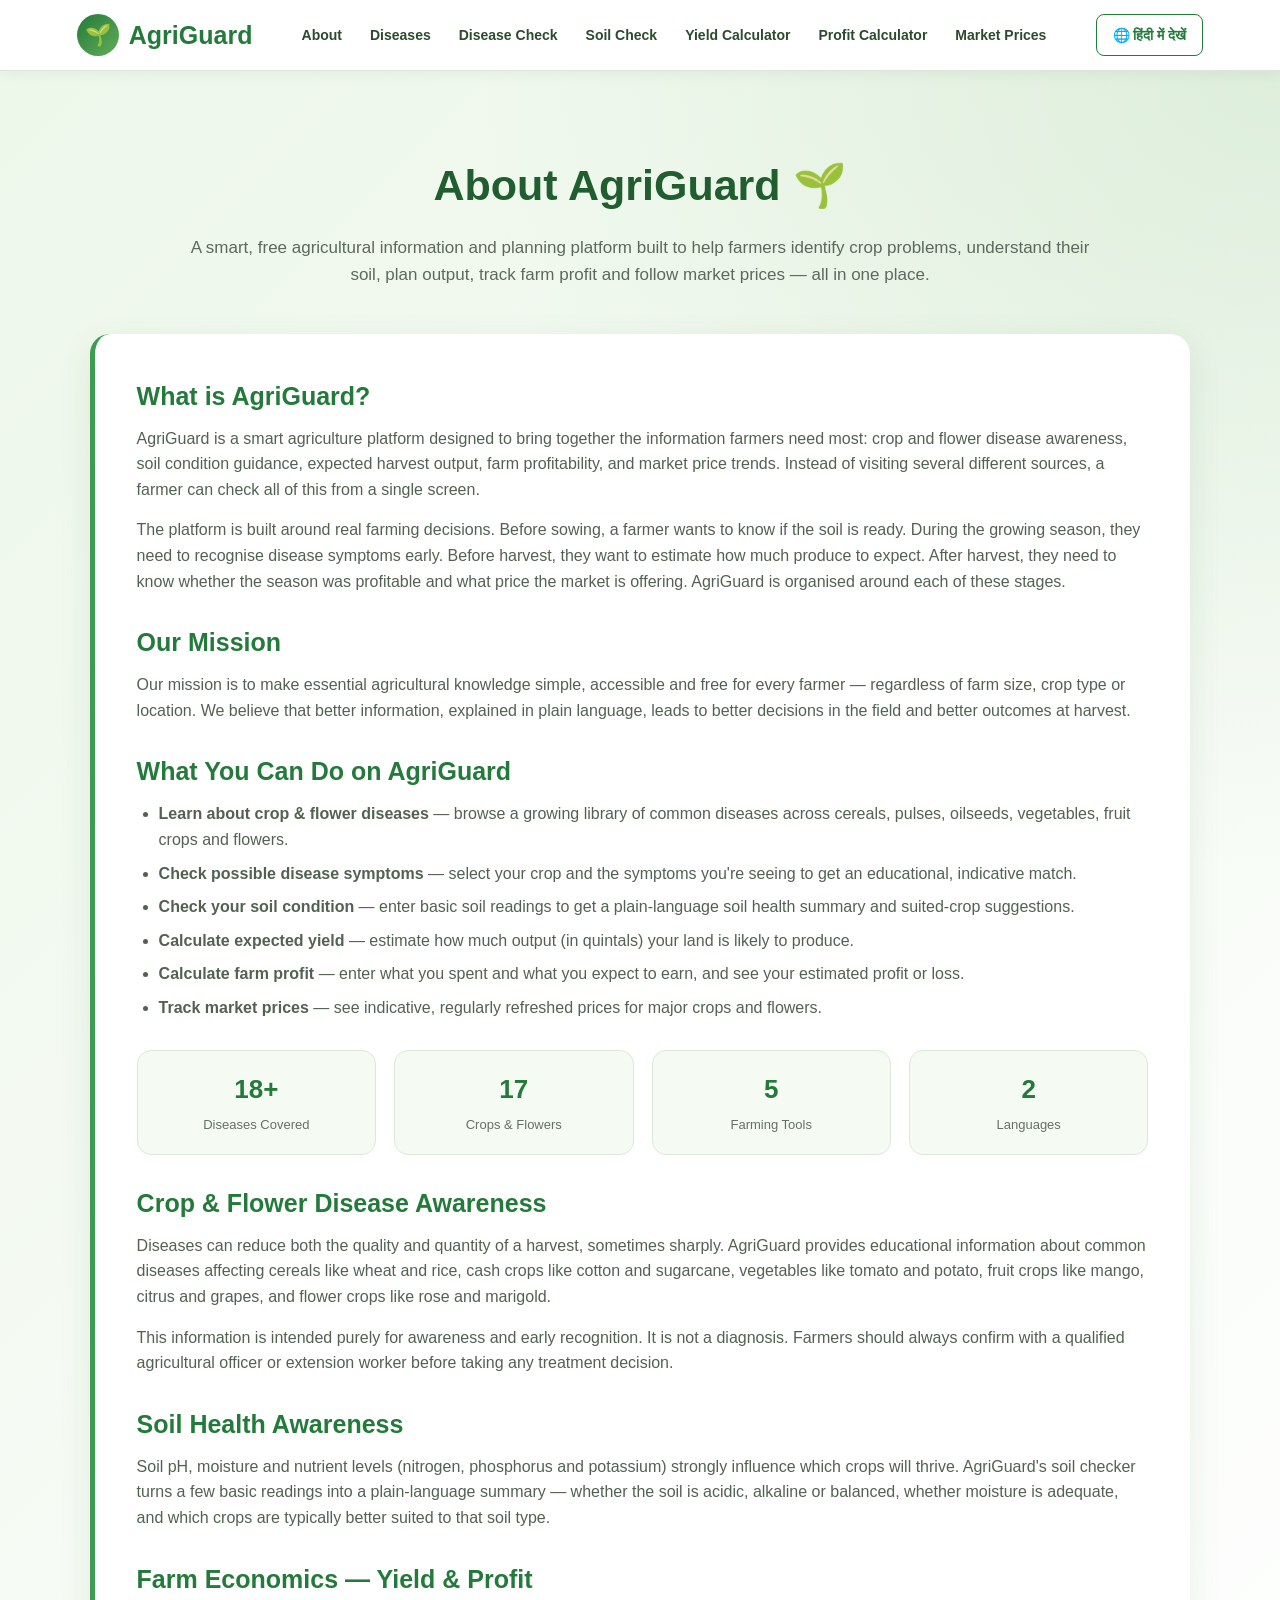
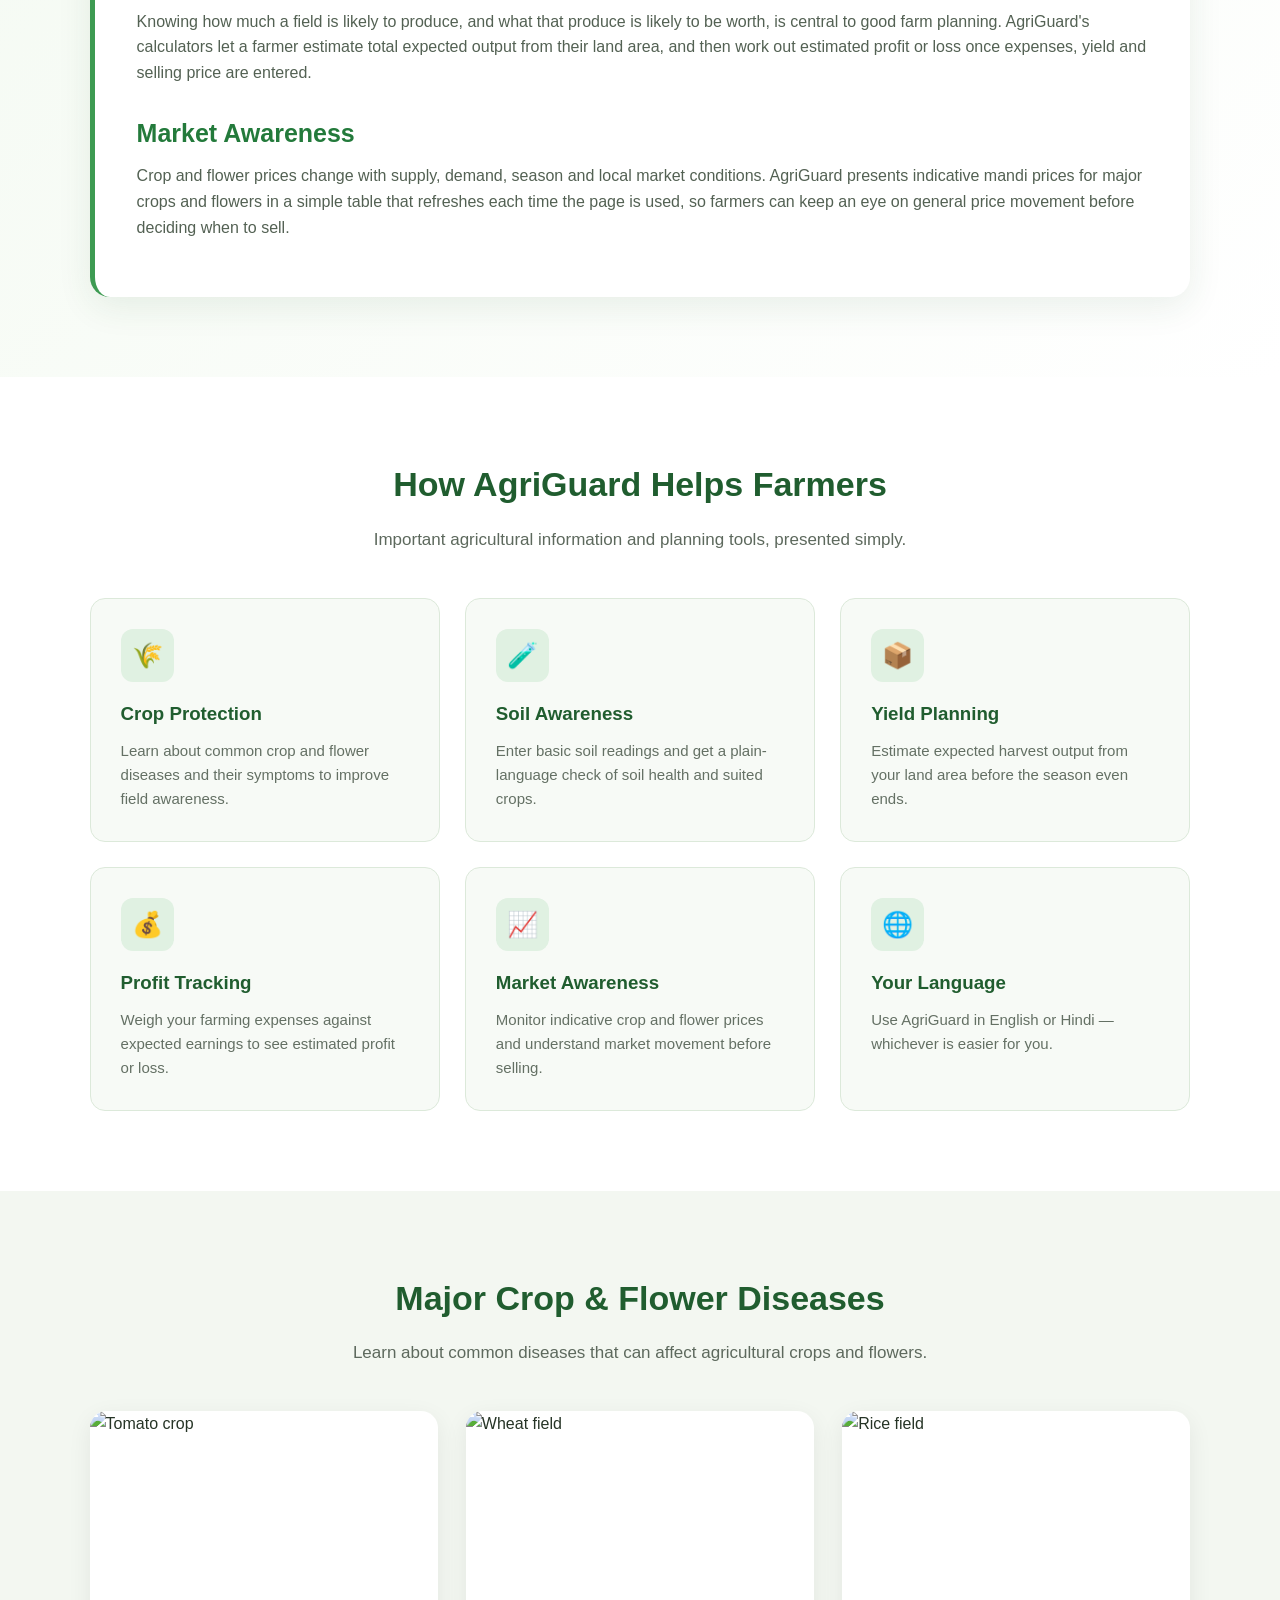
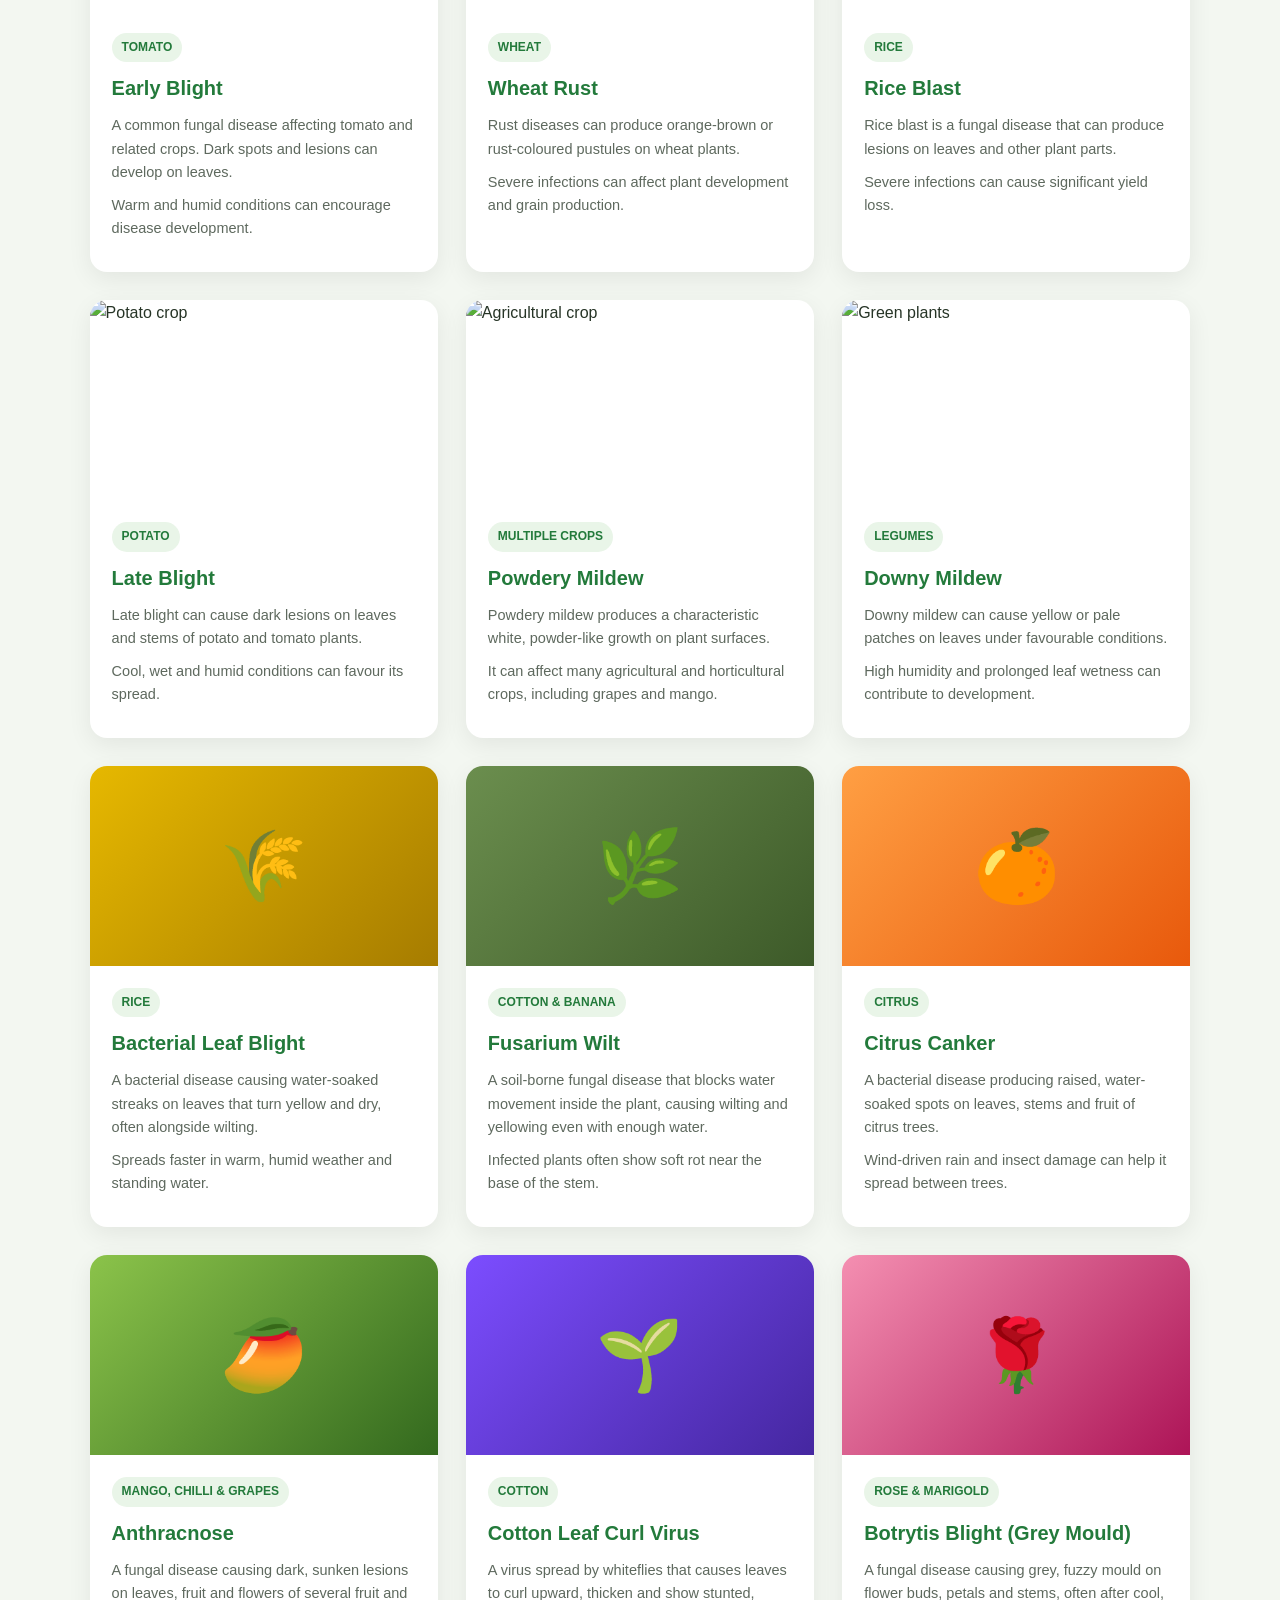
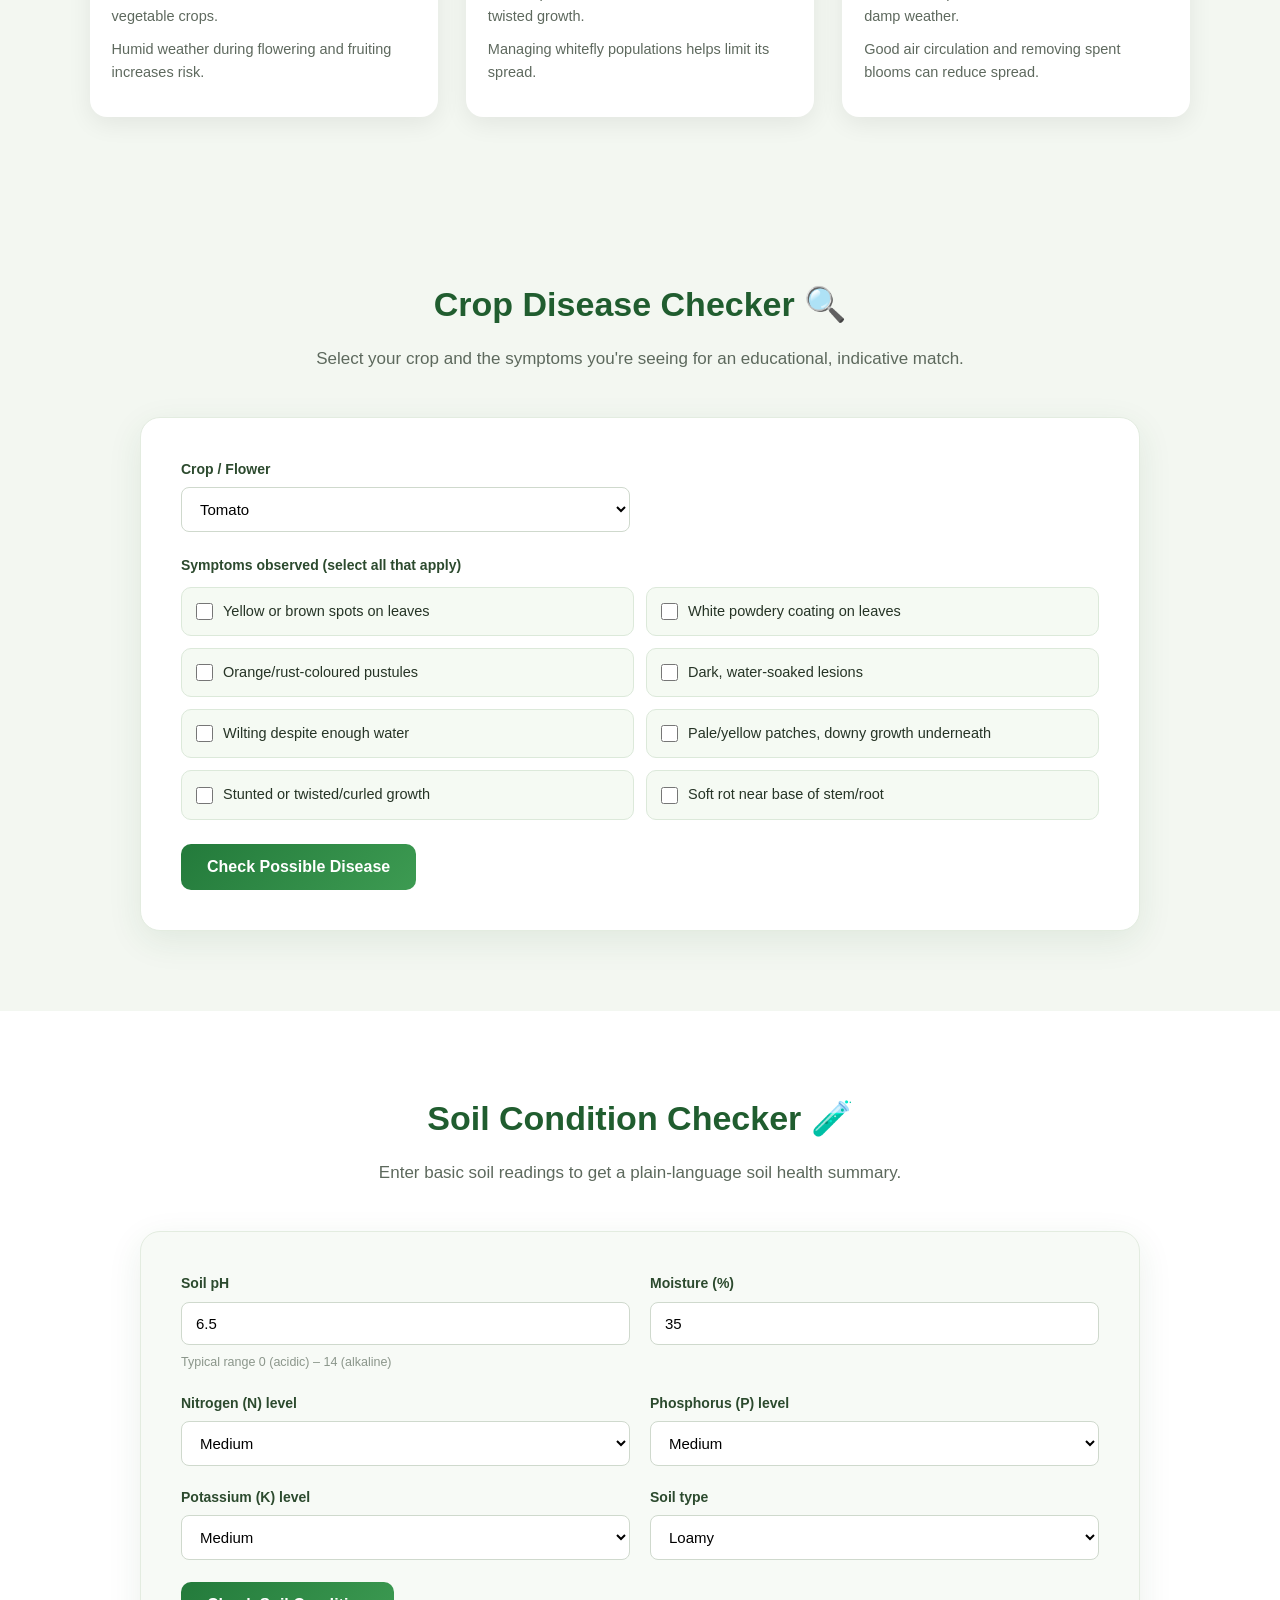
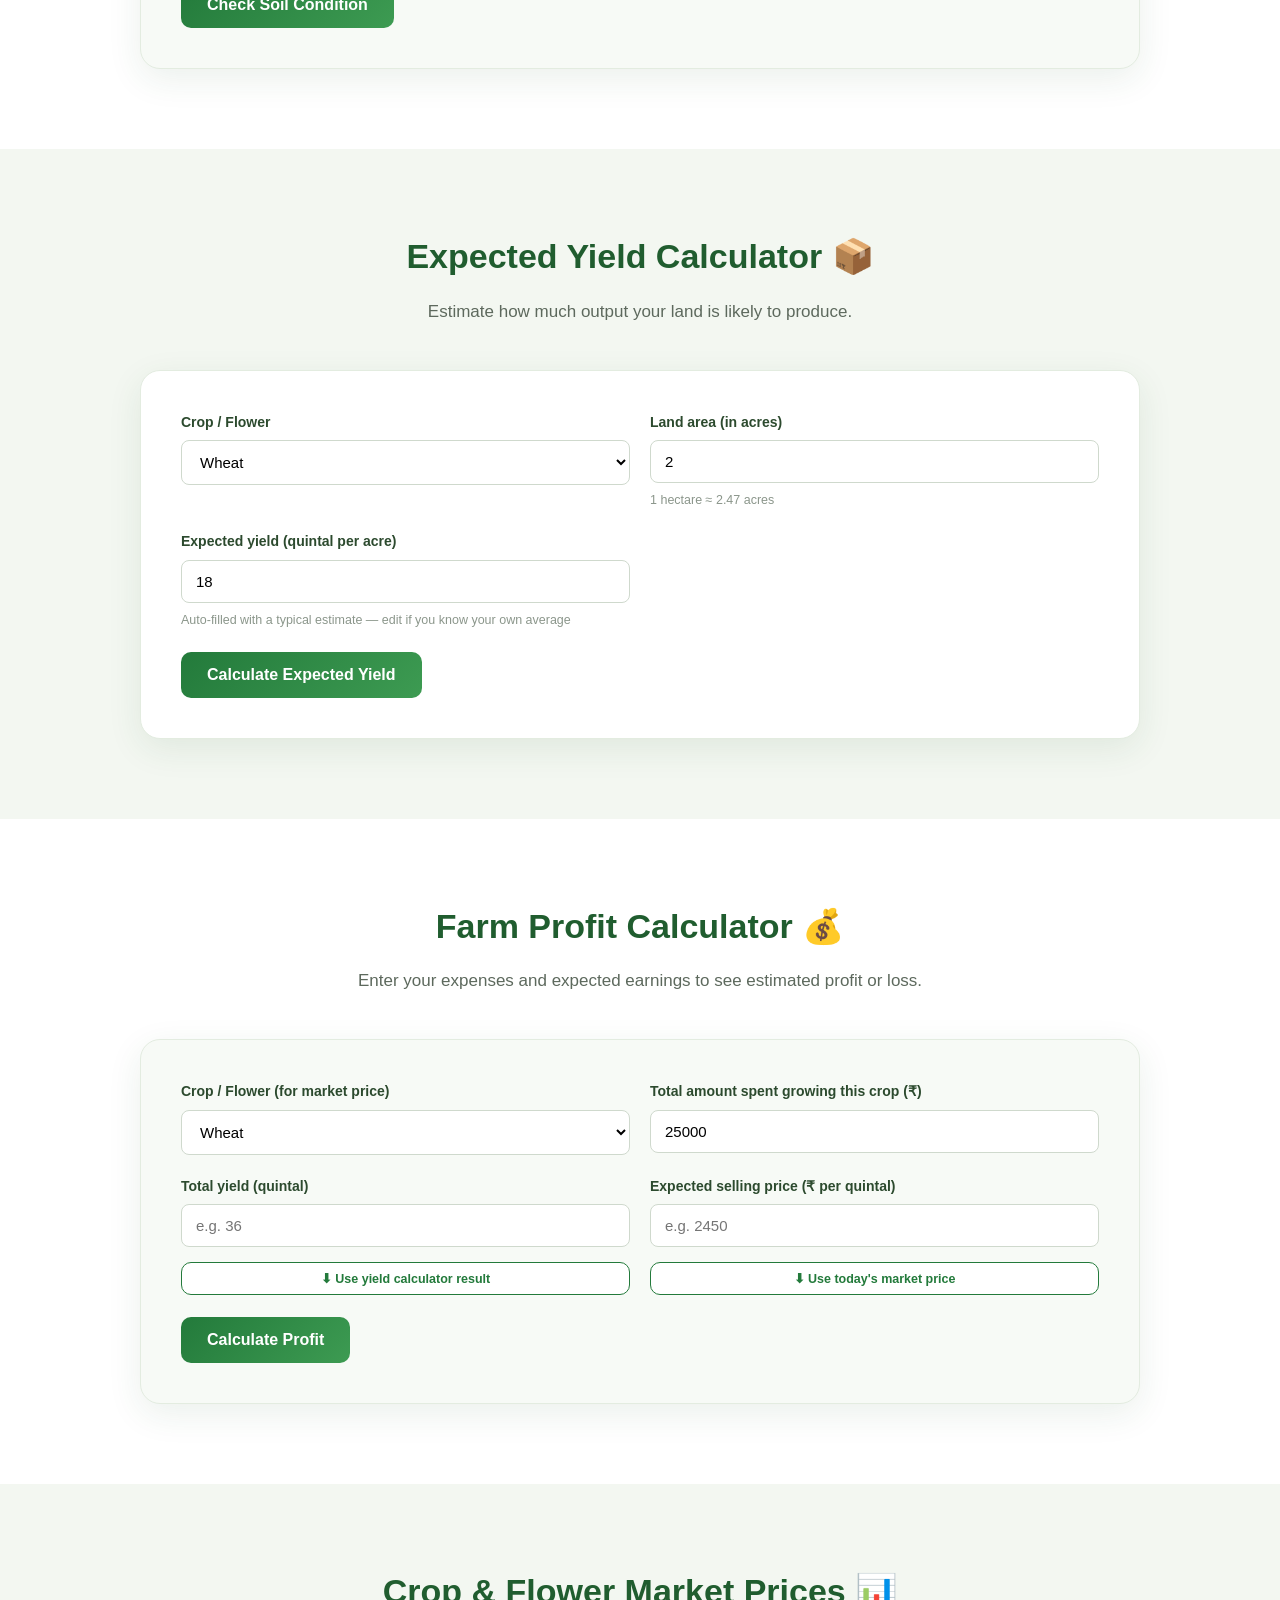
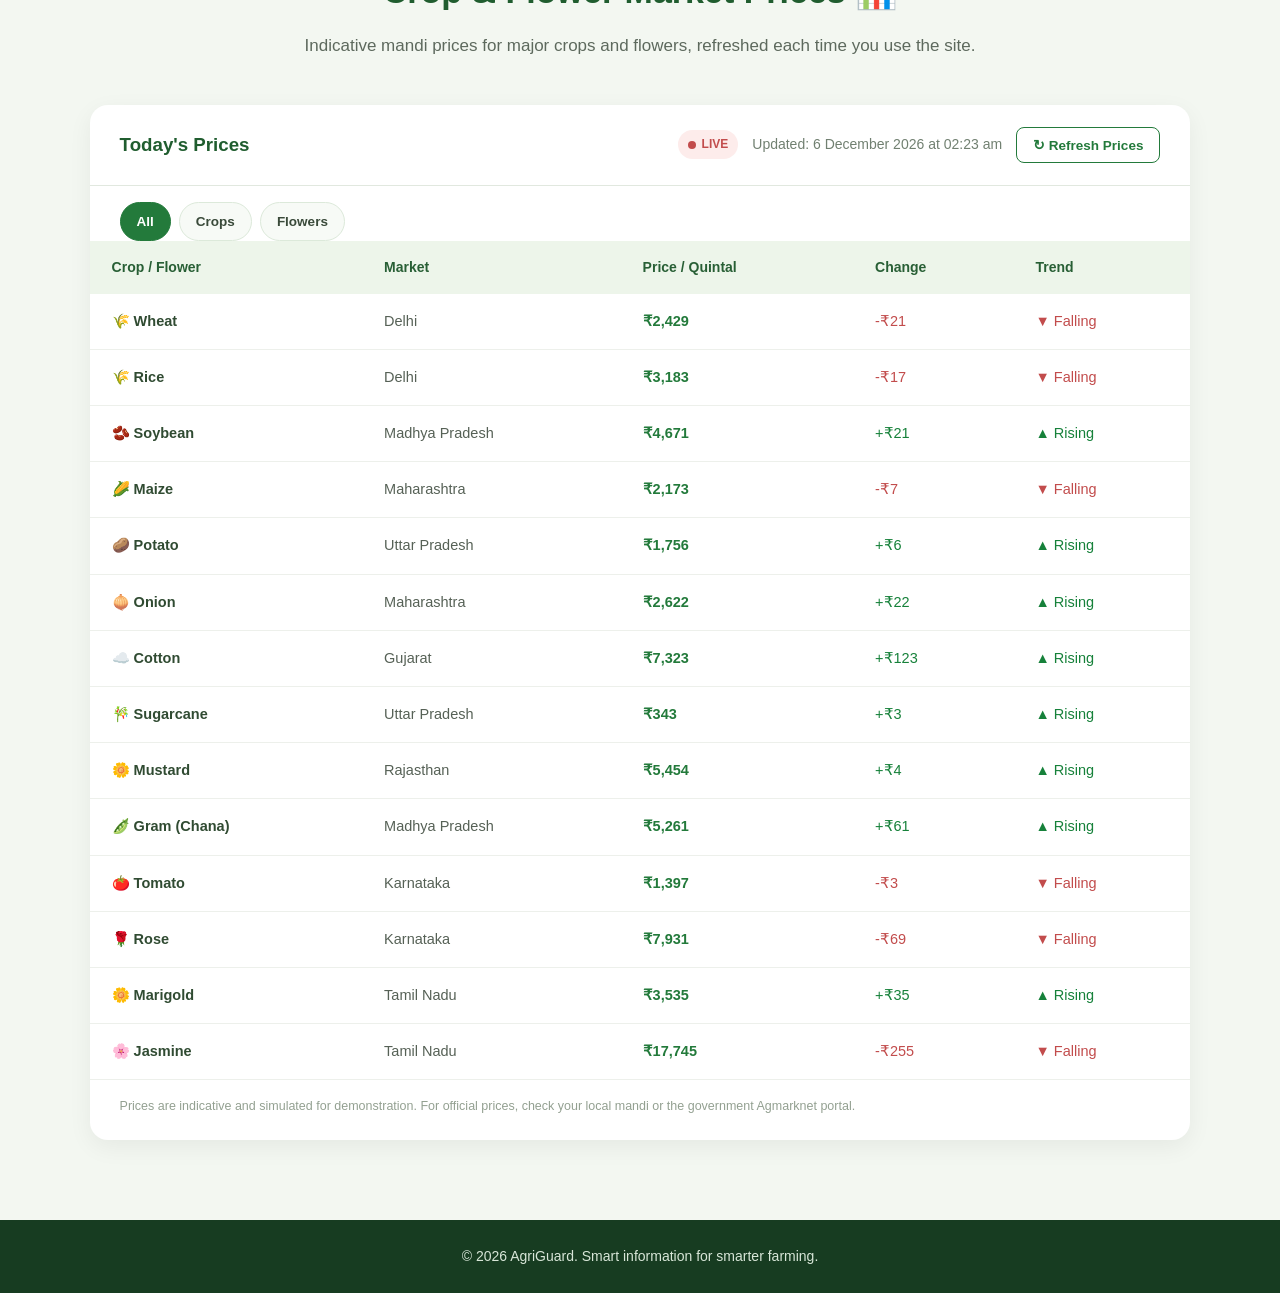
==== index.html @ 13774ca5 "Rename english.html to index.html" ====
<!DOCTYPE html>
<html lang="en">
<head>
<meta charset="UTF-8">
<meta name="viewport" content="width=device-width, initial-scale=1.0">
<title>AgriGuard | Smart Agriculture Platform</title>
<link rel="stylesheet" href="styles.css">
</head>
<body>

<!-- ================= HEADER ================= -->
<header>
    <a href="#top" class="logo"><span class="logo-icon">🌱</span> AgriGuard</a>
    <nav class="main-nav">
        <a href="#about">About</a>
        <a href="#diseases">Diseases</a>
        <a href="#disease-predictor">Disease Check</a>
        <a href="#soil-predictor">Soil Check</a>
        <a href="#yield-calc">Yield Calculator</a>
        <a href="#profit-calc">Profit Calculator</a>
        <a href="#market">Market Prices</a>
    </nav>
    <a href="hindi.html" class="lang-switch">🌐 हिंदी में देखें</a>
</header>

<div id="top"></div>

<!-- ================= ABOUT ================= -->
<section class="about" id="about">
    <div class="section-heading">
        <h1>About AgriGuard 🌱</h1>
        <p>
            A smart, free agricultural information and planning platform built
            to help farmers identify crop problems, understand their soil,
            plan output, track farm profit and follow market prices — all in
            one place.
        </p>
    </div>

    <div class="about-container">
        <div class="about-content">

            <h3>What is AgriGuard?</h3>
            <p>
                AgriGuard is a smart agriculture platform designed to bring
                together the information farmers need most: crop and flower
                disease awareness, soil condition guidance, expected harvest
                output, farm profitability, and market price trends. Instead
                of visiting several different sources, a farmer can check all
                of this from a single screen.
            </p>
            <p>
                The platform is built around real farming decisions. Before
                sowing, a farmer wants to know if the soil is ready. During
                the growing season, they need to recognise disease symptoms
                early. Before harvest, they want to estimate how much produce
                to expect. After harvest, they need to know whether the
                season was profitable and what price the market is offering.
                AgriGuard is organised around each of these stages.
            </p>

            <h3>Our Mission</h3>
            <p>
                Our mission is to make essential agricultural knowledge
                simple, accessible and free for every farmer — regardless of
                farm size, crop type or location. We believe that better
                information, explained in plain language, leads to better
                decisions in the field and better outcomes at harvest.
            </p>

            <h3>What You Can Do on AgriGuard</h3>
            <ul>
                <li><strong>Learn about crop &amp; flower diseases</strong> — browse a growing library of common diseases across cereals, pulses, oilseeds, vegetables, fruit crops and flowers.</li>
                <li><strong>Check possible disease symptoms</strong> — select your crop and the symptoms you're seeing to get an educational, indicative match.</li>
                <li><strong>Check your soil condition</strong> — enter basic soil readings to get a plain-language soil health summary and suited-crop suggestions.</li>
                <li><strong>Calculate expected yield</strong> — estimate how much output (in quintals) your land is likely to produce.</li>
                <li><strong>Calculate farm profit</strong> — enter what you spent and what you expect to earn, and see your estimated profit or loss.</li>
                <li><strong>Track market prices</strong> — see indicative, regularly refreshed prices for major crops and flowers.</li>
            </ul>

            <div class="about-stats">
                <div class="about-stat"><div class="num">18+</div><div class="lbl">Diseases Covered</div></div>
                <div class="about-stat"><div class="num">17</div><div class="lbl">Crops &amp; Flowers</div></div>
                <div class="about-stat"><div class="num">5</div><div class="lbl">Farming Tools</div></div>
                <div class="about-stat"><div class="num">2</div><div class="lbl">Languages</div></div>
            </div>

            <h3>Crop &amp; Flower Disease Awareness</h3>
            <p>
                Diseases can reduce both the quality and quantity of a
                harvest, sometimes sharply. AgriGuard provides educational
                information about common diseases affecting cereals like
                wheat and rice, cash crops like cotton and sugarcane,
                vegetables like tomato and potato, fruit crops like mango,
                citrus and grapes, and flower crops like rose and marigold.
            </p>
            <p>
                This information is intended purely for awareness and early
                recognition. It is not a diagnosis. Farmers should always
                confirm with a qualified agricultural officer or extension
                worker before taking any treatment decision.
            </p>

            <h3>Soil Health Awareness</h3>
            <p>
                Soil pH, moisture and nutrient levels (nitrogen, phosphorus
                and potassium) strongly influence which crops will thrive.
                AgriGuard's soil checker turns a few basic readings into a
                plain-language summary — whether the soil is acidic,
                alkaline or balanced, whether moisture is adequate, and which
                crops are typically better suited to that soil type.
            </p>

            <h3>Farm Economics — Yield &amp; Profit</h3>
            <p>
                Knowing how much a field is likely to produce, and what that
                produce is likely to be worth, is central to good farm
                planning. AgriGuard's calculators let a farmer estimate total
                expected output from their land area, and then work out
                estimated profit or loss once expenses, yield and selling
                price are entered.
            </p>

            <h3>Market Awareness</h3>
            <p>
                Crop and flower prices change with supply, demand, season and
                local market conditions. AgriGuard presents indicative mandi
                prices for major crops and flowers in a simple table that
                refreshes each time the page is used, so farmers can keep an
                eye on general price movement before deciding when to sell.
            </p>

        </div>
    </div>
</section>


<!-- ================= BENEFITS ================= -->
<section class="benefits">
    <div class="section-heading">
        <h2>How AgriGuard Helps Farmers</h2>
        <p>Important agricultural information and planning tools, presented simply.</p>
    </div>
    <div class="benefits-grid">
        <div class="benefit-card">
            <div class="benefit-icon">🌾</div>
            <h3>Crop Protection</h3>
            <p>Learn about common crop and flower diseases and their symptoms to improve field awareness.</p>
        </div>
        <div class="benefit-card">
            <div class="benefit-icon">🧪</div>
            <h3>Soil Awareness</h3>
            <p>Enter basic soil readings and get a plain-language check of soil health and suited crops.</p>
        </div>
        <div class="benefit-card">
            <div class="benefit-icon">📦</div>
            <h3>Yield Planning</h3>
            <p>Estimate expected harvest output from your land area before the season even ends.</p>
        </div>
        <div class="benefit-card">
            <div class="benefit-icon">💰</div>
            <h3>Profit Tracking</h3>
            <p>Weigh your farming expenses against expected earnings to see estimated profit or loss.</p>
        </div>
        <div class="benefit-card">
            <div class="benefit-icon">📈</div>
            <h3>Market Awareness</h3>
            <p>Monitor indicative crop and flower prices and understand market movement before selling.</p>
        </div>
        <div class="benefit-card">
            <div class="benefit-icon">🌐</div>
            <h3>Your Language</h3>
            <p>Use AgriGuard in English or Hindi — whichever is easier for you.</p>
        </div>
    </div>
</section>


<!-- ================= DISEASES ================= -->
<section class="diseases" id="diseases">
    <div class="section-heading">
        <h2>Major Crop &amp; Flower Diseases</h2>
        <p>Learn about common diseases that can affect agricultural crops and flowers.</p>
    </div>

    <div class="disease-grid">

        <div class="disease-card">
            <img class="disease-image" src="https://images.unsplash.com/photo-1592982537447-7440770cbfc9?auto=format&fit=crop&w=900&q=80" alt="Tomato crop">
            <div class="disease-info">
                <span class="disease-label">TOMATO</span>
                <h3>Early Blight</h3>
                <p>A common fungal disease affecting tomato and related crops. Dark spots and lesions can develop on leaves.</p>
                <p>Warm and humid conditions can encourage disease development.</p>
            </div>
        </div>

        <div class="disease-card">
            <img class="disease-image" src="https://images.unsplash.com/photo-1625246333195-78d9c38ad449?auto=format&fit=crop&w=900&q=80" alt="Wheat field">
            <div class="disease-info">
                <span class="disease-label">WHEAT</span>
                <h3>Wheat Rust</h3>
                <p>Rust diseases can produce orange-brown or rust-coloured pustules on wheat plants.</p>
                <p>Severe infections can affect plant development and grain production.</p>
            </div>
        </div>

        <div class="disease-card">
            <img class="disease-image" src="https://images.unsplash.com/photo-1530267981375-f0de937f5f13?auto=format&fit=crop&w=900&q=80" alt="Rice field">
            <div class="disease-info">
                <span class="disease-label">RICE</span>
                <h3>Rice Blast</h3>
                <p>Rice blast is a fungal disease that can produce lesions on leaves and other plant parts.</p>
                <p>Severe infections can cause significant yield loss.</p>
            </div>
        </div>

        <div class="disease-card">
            <img class="disease-image" src="https://images.unsplash.com/photo-1598512752271-33f913a5af13?auto=format&fit=crop&w=900&q=80" alt="Potato crop">
            <div class="disease-info">
                <span class="disease-label">POTATO</span>
                <h3>Late Blight</h3>
                <p>Late blight can cause dark lesions on leaves and stems of potato and tomato plants.</p>
                <p>Cool, wet and humid conditions can favour its spread.</p>
            </div>
        </div>

        <div class="disease-card">
            <img class="disease-image" src="https://images.unsplash.com/photo-1560493676-04071c5f467b?auto=format&fit=crop&w=900&q=80" alt="Agricultural crop">
            <div class="disease-info">
                <span class="disease-label">MULTIPLE CROPS</span>
                <h3>Powdery Mildew</h3>
                <p>Powdery mildew produces a characteristic white, powder-like growth on plant surfaces.</p>
                <p>It can affect many agricultural and horticultural crops, including grapes and mango.</p>
            </div>
        </div>

        <div class="disease-card">
            <img class="disease-image" src="https://images.unsplash.com/photo-1511739001486-6bfe10ce785f?auto=format&fit=crop&w=900&q=80" alt="Green plants">
            <div class="disease-info">
                <span class="disease-label">LEGUMES</span>
                <h3>Downy Mildew</h3>
                <p>Downy mildew can cause yellow or pale patches on leaves under favourable conditions.</p>
                <p>High humidity and prolonged leaf wetness can contribute to development.</p>
            </div>
        </div>

        <div class="disease-card">
            <div class="disease-image" style="background:linear-gradient(135deg,#e6b800,#a67c00);display:flex;align-items:center;justify-content:center;font-size:70px;height:200px;">🌾</div>
            <div class="disease-info">
                <span class="disease-label">RICE</span>
                <h3>Bacterial Leaf Blight</h3>
                <p>A bacterial disease causing water-soaked streaks on leaves that turn yellow and dry, often alongside wilting.</p>
                <p>Spreads faster in warm, humid weather and standing water.</p>
            </div>
        </div>

        <div class="disease-card">
            <div class="disease-image" style="background:linear-gradient(135deg,#6b8e4e,#3d5a29);display:flex;align-items:center;justify-content:center;font-size:70px;height:200px;">🌿</div>
            <div class="disease-info">
                <span class="disease-label">COTTON &amp; BANANA</span>
                <h3>Fusarium Wilt</h3>
                <p>A soil-borne fungal disease that blocks water movement inside the plant, causing wilting and yellowing even with enough water.</p>
                <p>Infected plants often show soft rot near the base of the stem.</p>
            </div>
        </div>

        <div class="disease-card">
            <div class="disease-image" style="background:linear-gradient(135deg,#ff9f43,#e8590c);display:flex;align-items:center;justify-content:center;font-size:70px;height:200px;">🍊</div>
            <div class="disease-info">
                <span class="disease-label">CITRUS</span>
                <h3>Citrus Canker</h3>
                <p>A bacterial disease producing raised, water-soaked spots on leaves, stems and fruit of citrus trees.</p>
                <p>Wind-driven rain and insect damage can help it spread between trees.</p>
            </div>
        </div>

        <div class="disease-card">
            <div class="disease-image" style="background:linear-gradient(135deg,#8bc34a,#33691e);display:flex;align-items:center;justify-content:center;font-size:70px;height:200px;">🥭</div>
            <div class="disease-info">
                <span class="disease-label">MANGO, CHILLI &amp; GRAPES</span>
                <h3>Anthracnose</h3>
                <p>A fungal disease causing dark, sunken lesions on leaves, fruit and flowers of several fruit and vegetable crops.</p>
                <p>Humid weather during flowering and fruiting increases risk.</p>
            </div>
        </div>

        <div class="disease-card">
            <div class="disease-image" style="background:linear-gradient(135deg,#7c4dff,#4527a0);display:flex;align-items:center;justify-content:center;font-size:70px;height:200px;">🌱</div>
            <div class="disease-info">
                <span class="disease-label">COTTON</span>
                <h3>Cotton Leaf Curl Virus</h3>
                <p>A virus spread by whiteflies that causes leaves to curl upward, thicken and show stunted, twisted growth.</p>
                <p>Managing whitefly populations helps limit its spread.</p>
            </div>
        </div>

        <div class="disease-card">
            <div class="disease-image" style="background:linear-gradient(135deg,#f48fb1,#ad1457);display:flex;align-items:center;justify-content:center;font-size:70px;height:200px;">🌹</div>
            <div class="disease-info">
                <span class="disease-label">ROSE &amp; MARIGOLD</span>
                <h3>Botrytis Blight (Grey Mould)</h3>
                <p>A fungal disease causing grey, fuzzy mould on flower buds, petals and stems, often after cool, damp weather.</p>
                <p>Good air circulation and removing spent blooms can reduce spread.</p>
            </div>
        </div>

    </div>
</section>


<!-- ================= DISEASE PREDICTOR ================= -->
<section class="tool-section" id="disease-predictor">
    <div class="section-heading">
        <h2>Crop Disease Checker 🔍</h2>
        <p>Select your crop and the symptoms you're seeing for an educational, indicative match.</p>
    </div>

    <div class="tool-box">
        <div class="field-grid">
            <div class="field">
                <label for="pd-crop">Crop / Flower</label>
                <select id="pd-crop">
                    <option value="Tomato">Tomato</option>
                    <option value="Potato">Potato</option>
                    <option value="Wheat">Wheat</option>
                    <option value="Rice">Rice</option>
                    <option value="Cotton">Cotton</option>
                    <option value="Sugarcane">Sugarcane</option>
                    <option value="Maize">Maize</option>
                    <option value="Soybean">Soybean</option>
                    <option value="Mustard">Mustard</option>
                    <option value="Chilli">Chilli</option>
                    <option value="Mango">Mango</option>
                    <option value="Citrus">Citrus</option>
                    <option value="Grapes">Grapes</option>
                    <option value="Banana">Banana</option>
                    <option value="Cabbage">Cabbage</option>
                    <option value="Rose">Rose</option>
                    <option value="Marigold">Marigold</option>
                    <option value="Jasmine">Jasmine</option>
                </select>
            </div>
        </div>

        <label style="font-size:14px;font-weight:600;color:#2c4a2e;display:block;margin-bottom:10px;">
            Symptoms observed (select all that apply)
        </label>
        <div class="symptom-grid">
            <label class="symptom-check"><input type="checkbox" value="1"> Yellow or brown spots on leaves</label>
            <label class="symptom-check"><input type="checkbox" value="2"> White powdery coating on leaves</label>
            <label class="symptom-check"><input type="checkbox" value="3"> Orange/rust-coloured pustules</label>
            <label class="symptom-check"><input type="checkbox" value="4"> Dark, water-soaked lesions</label>
            <label class="symptom-check"><input type="checkbox" value="5"> Wilting despite enough water</label>
            <label class="symptom-check"><input type="checkbox" value="6"> Pale/yellow patches, downy growth underneath</label>
            <label class="symptom-check"><input type="checkbox" value="7"> Stunted or twisted/curled growth</label>
            <label class="symptom-check"><input type="checkbox" value="8"> Soft rot near base of stem/root</label>
        </div>

        <button class="action-btn" onclick="predictDisease()">Check Possible Disease</button>

        <div class="result-box" id="pd-result">
            <h4 id="pd-title"></h4>
            <p id="pd-confidence"></p>
            <p id="pd-desc"></p>
            <p id="pd-advice"></p>
            <p style="font-size:12.5px;color:#8b968b;margin-top:10px;">
                This is educational information only, not a diagnosis. Please confirm with a qualified
                agricultural officer before taking treatment decisions.
            </p>
        </div>
    </div>
</section>


<!-- ================= SOIL PREDICTOR ================= -->
<section class="tool-section alt" id="soil-predictor">
    <div class="section-heading">
        <h2>Soil Condition Checker 🧪</h2>
        <p>Enter basic soil readings to get a plain-language soil health summary.</p>
    </div>

    <div class="tool-box">
        <div class="field-grid">
            <div class="field">
                <label for="soil-ph">Soil pH</label>
                <input type="number" id="soil-ph" min="0" max="14" step="0.1" placeholder="e.g. 6.5" value="6.5">
                <span class="field-hint">Typical range 0 (acidic) – 14 (alkaline)</span>
            </div>
            <div class="field">
                <label for="soil-moisture">Moisture (%)</label>
                <input type="number" id="soil-moisture" min="0" max="100" step="1" placeholder="e.g. 35" value="35">
            </div>
            <div class="field">
                <label for="soil-n">Nitrogen (N) level</label>
                <select id="soil-n"><option>Low</option><option selected>Medium</option><option>High</option></select>
            </div>
            <div class="field">
                <label for="soil-p">Phosphorus (P) level</label>
                <select id="soil-p"><option>Low</option><option selected>Medium</option><option>High</option></select>
            </div>
            <div class="field">
                <label for="soil-k">Potassium (K) level</label>
                <select id="soil-k"><option>Low</option><option selected>Medium</option><option>High</option></select>
            </div>
            <div class="field">
                <label for="soil-type">Soil type</label>
                <select id="soil-type">
                    <option>Loamy</option>
                    <option>Sandy</option>
                    <option>Clay</option>
                    <option>Silty</option>
                    <option>Black (Regur)</option>
                    <option>Red</option>
                </select>
            </div>
        </div>

        <button class="action-btn" onclick="predictSoil()">Check Soil Condition</button>

        <div class="result-box" id="soil-result">
            <h4 id="soil-title"></h4>
            <p id="soil-ph-line"></p>
            <p id="soil-moisture-line"></p>
            <p id="soil-npk-line"></p>
            <p id="soil-suited-line"></p>
            <p id="soil-tip" style="margin-top:8px;"></p>
        </div>
    </div>
</section>


<!-- ================= YIELD CALCULATOR ================= -->
<section class="tool-section" id="yield-calc">
    <div class="section-heading">
        <h2>Expected Yield Calculator 📦</h2>
        <p>Estimate how much output your land is likely to produce.</p>
    </div>

    <div class="tool-box">
        <div class="field-grid">
            <div class="field">
                <label for="yc-crop">Crop / Flower</label>
                <select id="yc-crop" onchange="fillYieldDefault()"></select>
            </div>
            <div class="field">
                <label for="yc-area">Land area (in acres)</label>
                <input type="number" id="yc-area" min="0" step="0.1" placeholder="e.g. 2" value="2">
                <span class="field-hint">1 hectare ≈ 2.47 acres</span>
            </div>
            <div class="field">
                <label for="yc-rate">Expected yield (quintal per acre)</label>
                <input type="number" id="yc-rate" min="0" step="0.1">
                <span class="field-hint">Auto-filled with a typical estimate — edit if you know your own average</span>
            </div>
        </div>

        <button class="action-btn" onclick="calculateYield()">Calculate Expected Yield</button>

        <div class="result-box" id="yc-result">
            <h4>Estimated Output</h4>
            <div class="result-row"><span>Total yield</span><span class="val big" id="yc-quintal">—</span></div>
            <div class="result-row"><span>In kilograms</span><span class="val" id="yc-kg">—</span></div>
            <div class="result-row"><span>In tonnes</span><span class="val" id="yc-tonne">—</span></div>
            <p style="font-size:12.5px;color:#8b968b;margin-top:10px;">
                Actual yield depends on variety, weather, irrigation and field management. Treat this as a planning
                estimate, not a guarantee.
            </p>
        </div>
    </div>
</section>


<!-- ================= PROFIT CALCULATOR ================= -->
<section class="tool-section alt" id="profit-calc">
    <div class="section-heading">
        <h2>Farm Profit Calculator 💰</h2>
        <p>Enter your expenses and expected earnings to see estimated profit or loss.</p>
    </div>

    <div class="tool-box">
        <div class="field-grid">
            <div class="field">
                <label for="pc-crop">Crop / Flower (for market price)</label>
                <select id="pc-crop"></select>
            </div>
            <div class="field">
                <label for="pc-expense">Total amount spent growing this crop (₹)</label>
                <input type="number" id="pc-expense" min="0" step="100" placeholder="e.g. 25000" value="25000">
            </div>
            <div class="field">
                <label for="pc-yield">Total yield (quintal)</label>
                <input type="number" id="pc-yield" min="0" step="0.1" placeholder="e.g. 36">
                <button class="action-btn secondary" style="margin-top:8px;padding:8px 12px;font-size:12.5px;" onclick="pullYieldIntoProfit()">⬇ Use yield calculator result</button>
            </div>
            <div class="field">
                <label for="pc-price">Expected selling price (₹ per quintal)</label>
                <input type="number" id="pc-price" min="0" step="10" placeholder="e.g. 2450">
                <button class="action-btn secondary" style="margin-top:8px;padding:8px 12px;font-size:12.5px;" onclick="pullPriceIntoProfit()">⬇ Use today's market price</button>
            </div>
        </div>

        <button class="action-btn" onclick="calculateProfit()">Calculate Profit</button>

        <div class="result-box" id="pc-result">
            <h4 id="pc-title">Estimated Result</h4>
            <div class="result-row"><span>Total expenses</span><span class="val" id="pc-out-expense">—</span></div>
            <div class="result-row"><span>Total revenue</span><span class="val" id="pc-out-revenue">—</span></div>
            <div class="result-row"><span id="pc-pl-label">Net profit</span><span class="val big" id="pc-out-profit">—</span></div>
            <div class="result-row"><span>Profit margin</span><span class="val" id="pc-out-margin">—</span></div>
        </div>
    </div>
</section>


<!-- ================= MARKET ================= -->
<section class="market" id="market">
    <div class="section-heading">
        <h2>Crop &amp; Flower Market Prices 📊</h2>
        <p>Indicative mandi prices for major crops and flowers, refreshed each time you use the site.</p>
    </div>

    <div class="market-container">
        <div class="market-header">
            <h3>Today's Prices</h3>
            <div class="market-meta">
                <span class="live-badge"><span class="live-dot"></span> LIVE</span>
                <div class="market-date" id="marketDate">Loading...</div>
                <button class="refresh-btn" onclick="refreshMarket()">↻ Refresh Prices</button>
            </div>
        </div>

        <div class="market-tabs">
            <div class="market-tab active" data-cat="all" onclick="filterMarket('all',this)">All</div>
            <div class="market-tab" data-cat="crop" onclick="filterMarket('crop',this)">Crops</div>
            <div class="market-tab" data-cat="flower" onclick="filterMarket('flower',this)">Flowers</div>
        </div>

        <div class="table-wrapper">
            <table>
                <thead>
                    <tr><th>Crop / Flower</th><th>Market</th><th>Price / Quintal</th><th>Change</th><th>Trend</th></tr>
                </thead>
                <tbody id="market-body"></tbody>
            </table>
        </div>
        <div class="market-note">
            Prices are indicative and simulated for demonstration. For official prices, check your local mandi
            or the government Agmarknet portal.
        </div>
    </div>
</section>


<!-- ================= FOOTER ================= -->
<footer>© 2026 AgriGuard. Smart information for smarter farming.</footer>


<script>
/* ================= DATE ================= */
const today = new Date();
document.getElementById("marketDate").textContent = "Updated: " + today.toLocaleString("en-IN", {
    day: "numeric", month: "long", year: "numeric", hour: "2-digit", minute: "2-digit"
});

/* ================= DISEASE PREDICTOR ================= */
const symptomLabels = {
    1: "yellow/brown leaf spots", 2: "white powdery coating", 3: "rust pustules",
    4: "dark water-soaked lesions", 5: "wilting despite water", 6: "downy pale patches",
    7: "stunted/curled growth", 8: "soft basal rot"
};

const diseaseDB = {
    Tomato: [
        { name: "Early Blight", symptoms: [1,4], advice: "Remove infected lower leaves, improve airflow between plants, and avoid overhead watering." },
        { name: "Late Blight", symptoms: [4,6], advice: "Destroy infected plant material promptly and avoid working in the field when foliage is wet." }
    ],
    Potato: [
        { name: "Late Blight", symptoms: [4,6], advice: "Ensure good field drainage and remove infected foliage; avoid excess irrigation in cool, damp weather." }
    ],
    Wheat: [
        { name: "Wheat Rust", symptoms: [3], advice: "Use rust-resistant varieties where available and monitor fields closely during humid spells." },
        { name: "Powdery Mildew", symptoms: [2], advice: "Avoid dense sowing to improve airflow and reduce leaf wetness duration." }
    ],
    Rice: [
        { name: "Rice Blast", symptoms: [1,4], advice: "Avoid excess nitrogen fertiliser and maintain balanced water levels in the field." },
        { name: "Bacterial Leaf Blight", symptoms: [4,5], advice: "Use clean seed, avoid field flooding after storms, and remove infected debris after harvest." }
    ],
    Cotton: [
        { name: "Cotton Leaf Curl Virus", symptoms: [7], advice: "Control whitefly populations, since they spread this virus between plants." },
        { name: "Fusarium Wilt", symptoms: [5,8], advice: "Rotate crops and avoid replanting cotton in heavily infected fields." }
    ],
    Sugarcane: [
        { name: "Red Rot", symptoms: [4,5], advice: "Use disease-free seed cane and avoid waterlogging in the field." }
    ],
    Maize: [
        { name: "Maize Leaf Blight", symptoms: [1,4], advice: "Rotate crops and clear old crop residue where the fungus can survive." },
        { name: "Downy Mildew", symptoms: [6], advice: "Improve field drainage and avoid excess overhead irrigation." }
    ],
    Soybean: [
        { name: "Downy Mildew", symptoms: [6], advice: "Improve airflow between rows and avoid working the field when leaves are wet." },
        { name: "Soybean Rust", symptoms: [3], advice: "Monitor lower leaves closely, as rust often appears there first." }
    ],
    Mustard: [
        { name: "Alternaria Blight", symptoms: [1,4], advice: "Avoid dense sowing and remove infected plant debris after harvest." },
        { name: "Powdery Mildew", symptoms: [2], advice: "Wider plant spacing can reduce humidity around leaves and slow spread." }
    ],
    Chilli: [
        { name: "Anthracnose", symptoms: [4], advice: "Remove and destroy infected fruit and avoid overhead watering close to harvest." },
        { name: "Powdery Mildew", symptoms: [2], advice: "Improve airflow and avoid excess nitrogen fertiliser." }
    ],
    Mango: [
        { name: "Anthracnose", symptoms: [4], advice: "Prune for better airflow and remove fallen infected leaves and fruit." },
        { name: "Powdery Mildew", symptoms: [2], advice: "Most common during flowering in cool, humid weather; monitor blossoms closely." }
    ],
    Citrus: [
        { name: "Citrus Canker", symptoms: [1,4], advice: "Avoid working in wet orchards and disinfect pruning tools between trees." }
    ],
    Grapes: [
        { name: "Downy Mildew", symptoms: [6], advice: "Improve canopy airflow through pruning and avoid overhead irrigation." },
        { name: "Powdery Mildew", symptoms: [2], advice: "Regular canopy management reduces humidity and slows spread." }
    ],
    Banana: [
        { name: "Fusarium Wilt (Panama Disease)", symptoms: [5,8], advice: "Use disease-free planting material and avoid replanting in heavily infected soil." }
    ],
    Cabbage: [
        { name: "Black Rot", symptoms: [1,8], advice: "Use clean seed, rotate crops, and avoid working fields when foliage is wet." }
    ],
    Rose: [
        { name: "Black Spot", symptoms: [1], advice: "Remove fallen infected leaves promptly and avoid wetting foliage when watering." },
        { name: "Botrytis Blight (Grey Mould)", symptoms: [4,8], advice: "Improve air circulation around plants and remove spent blooms regularly." }
    ],
    Marigold: [
        { name: "Botrytis Blight (Grey Mould)", symptoms: [4,8], advice: "Space plants for airflow and avoid overhead watering in cool weather." }
    ],
    Jasmine: [
        { name: "Powdery Mildew", symptoms: [2], advice: "Prune for airflow and avoid excess nitrogen fertiliser during flowering." }
    ]
};

function predictDisease() {
    const crop = document.getElementById("pd-crop").value;
    const checked = Array.from(document.querySelectorAll('.symptom-grid input:checked')).map(c => parseInt(c.value));
    const candidates = diseaseDB[crop] || [];

    const box = document.getElementById("pd-result");
    box.classList.remove("show","warn","bad");

    if (checked.length === 0) {
        document.getElementById("pd-title").textContent = "Select at least one symptom";
        document.getElementById("pd-confidence").textContent = "";
        document.getElementById("pd-desc").textContent = "Choose the symptoms you're currently observing on the " + crop.toLowerCase() + " crop, then check again.";
        document.getElementById("pd-advice").textContent = "";
        box.classList.add("show","warn");
        return;
    }

    let best = null, bestScore = 0;
    candidates.forEach(d => {
        const overlap = d.symptoms.filter(s => checked.includes(s)).length;
        if (overlap > bestScore) { bestScore = overlap; best = d; }
    });

    if (!best || bestScore === 0) {
        document.getElementById("pd-title").textContent = "No strong match found";
        document.getElementById("pd-confidence").textContent = "";
        document.getElementById("pd-desc").textContent = "The symptoms selected don't clearly match a common disease of " + crop.toLowerCase() + " in our records.";
        document.getElementById("pd-advice").textContent = "Keep monitoring the crop, and consult your local agricultural extension office if symptoms continue.";
        box.classList.add("show","warn");
        return;
    }

    const confidence = Math.min(95, Math.round((bestScore / best.symptoms.length) * 100));
    document.getElementById("pd-title").textContent = "Possible match: " + best.name + " (" + crop + ")";
    document.getElementById("pd-confidence").textContent = "Indicative confidence: " + confidence + "%";
    document.getElementById("pd-desc").textContent = "Matched symptoms: " + best.symptoms.filter(s=>checked.includes(s)).map(s=>symptomLabels[s]).join(", ") + ".";
    document.getElementById("pd-advice").textContent = "Suggested action: " + best.advice;
    box.classList.add("show", confidence < 50 ? "warn" : "");
}

/* ================= SOIL PREDICTOR ================= */
const soilSuited = {
    "Loamy": "wheat, vegetables and most general crops",
    "Sandy": "groundnut, millets and watermelon",
    "Clay": "rice and sugarcane",
    "Silty": "rice and leafy vegetables",
    "Black (Regur)": "cotton and soybean",
    "Red": "groundnut, pulses and millets"
};

function predictSoil() {
    const ph = parseFloat(document.getElementById("soil-ph").value);
    const moisture = parseFloat(document.getElementById("soil-moisture").value);
    const n = document.getElementById("soil-n").value;
    const p = document.getElementById("soil-p").value;
    const k = document.getElementById("soil-k").value;
    const type = document.getElementById("soil-type").value;

    const box = document.getElementById("soil-result");
    box.classList.remove("show","warn","bad");

    let phRating, phTip;
    if (ph < 5.5) { phRating = "Acidic"; phTip = "Consider adding agricultural lime to raise pH gradually."; }
    else if (ph < 6.5) { phRating = "Slightly acidic"; phTip = "Generally workable for most crops with minor adjustment."; }
    else if (ph <= 7.5) { phRating = "Neutral (optimal for most crops)"; phTip = "This pH range suits the widest variety of crops."; }
    else if (ph <= 8.5) { phRating = "Slightly alkaline"; phTip = "Adding organic matter or compost can help moderate pH over time."; }
    else { phRating = "Alkaline"; phTip = "Consider gypsum and organic matter to help correct high alkalinity."; }

    let moistRating, moistTip;
    if (moisture < 20) { moistRating = "Low / dry"; moistTip = "Irrigation is likely needed soon."; }
    else if (moisture <= 60) { moistRating = "Adequate"; moistTip = "Moisture level looks suitable for most crops."; }
    else { moistRating = "High / waterlogged risk"; moistTip = "Improve drainage to avoid root damage from waterlogging."; }

    const levels = [n,p,k];
    const lowCount = levels.filter(l => l === "Low").length;
    const highCount = levels.filter(l => l === "High").length;
    let npkRating, npkTip;
    if (lowCount >= 2) { npkRating = "Nutrient deficient"; npkTip = "Consider balanced fertilisation or organic compost to build up N-P-K levels."; }
    else if (highCount >= 2) { npkRating = "Nutrient rich"; npkTip = "Avoid over-fertilising; excess nutrients can affect crops and runoff."; }
    else { npkRating = "Balanced"; npkTip = "Nutrient levels look reasonably balanced for general cropping."; }

    let severity = "show";
    if (lowCount >= 2 || phRating === "Acidic" || phRating === "Alkaline" || moistRating !== "Adequate") severity = "show warn";
    if (lowCount === 3 && (phRating === "Acidic" || phRating === "Alkaline")) severity = "show bad";

    document.getElementById("soil-title").textContent = "Soil Summary — " + type + " soil";
    document.getElementById("soil-ph-line").textContent = "pH " + ph + ": " + phRating + ". " + phTip;
    document.getElementById("soil-moisture-line").textContent = "Moisture " + moisture + "%: " + moistRating + ". " + moistTip;
    document.getElementById("soil-npk-line").textContent = "Nutrients (N/P/K: " + n + "/" + p + "/" + k + "): " + npkRating + ". " + npkTip;
    document.getElementById("soil-suited-line").textContent = type + " soil is typically well suited to: " + soilSuited[type] + ".";
    document.getElementById("soil-tip").textContent = "This is a general, indicative assessment — a soil testing lab can give precise fertiliser recommendations.";
    box.className = "result-box " + severity;
}

/* ================= YIELD CALCULATOR ================= */
const yieldDefaults = {
    "Wheat": 18, "Rice (Paddy)": 22, "Maize": 20, "Soybean": 10, "Cotton": 6,
    "Sugarcane": 320, "Potato": 80, "Onion": 100, "Mustard": 8, "Gram (Chana)": 6,
    "Tomato": 90, "Rose": 40, "Marigold": 60, "Jasmine": 8
};

function populateCropSelects() {
    const crops = Object.keys(yieldDefaults);
    ["yc-crop","pc-crop"].forEach(id => {
        const sel = document.getElementById(id);
        sel.innerHTML = crops.map(c => `<option value="${c}">${c}</option>`).join("");
    });
    fillYieldDefault();
}

function fillYieldDefault() {
    const crop = document.getElementById("yc-crop").value;
    document.getElementById("yc-rate").value = yieldDefaults[crop];
}

let lastYieldQuintal = null;

function calculateYield() {
    const area = parseFloat(document.getElementById("yc-area").value) || 0;
    const rate = parseFloat(document.getElementById("yc-rate").value) || 0;
    const totalQuintal = area * rate;
    lastYieldQuintal = totalQuintal;

    document.getElementById("yc-quintal").textContent = totalQuintal.toFixed(1) + " quintal";
    document.getElementById("yc-kg").textContent = (totalQuintal * 100).toLocaleString("en-IN") + " kg";
    document.getElementById("yc-tonne").textContent = (totalQuintal / 10).toFixed(2) + " tonnes";
    document.getElementById("yc-result").classList.add("show");
}

function pullYieldIntoProfit() {
    if (lastYieldQuintal === null) { calculateYield(); }
    document.getElementById("pc-yield").value = lastYieldQuintal.toFixed(1);
}

function pullPriceIntoProfit() {
    const crop = document.getElementById("pc-crop").value;
    const entry = marketPrices.find(m => m.name === crop || m.name.startsWith(crop));
    if (entry) document.getElementById("pc-price").value = entry.price;
}

/* ================= PROFIT CALCULATOR ================= */
function calculateProfit() {
    const expense = parseFloat(document.getElementById("pc-expense").value) || 0;
    const yieldQ = parseFloat(document.getElementById("pc-yield").value) || 0;
    const price = parseFloat(document.getElementById("pc-price").value) || 0;

    const revenue = yieldQ * price;
    const profit = revenue - expense;
    const margin = revenue > 0 ? (profit / revenue) * 100 : 0;

    document.getElementById("pc-out-expense").textContent = "₹" + expense.toLocaleString("en-IN");
    document.getElementById("pc-out-revenue").textContent = "₹" + revenue.toLocaleString("en-IN");
    document.getElementById("pc-pl-label").textContent = profit >= 0 ? "Net profit" : "Net loss";
    document.getElementById("pc-out-profit").textContent = "₹" + Math.abs(profit).toLocaleString("en-IN");
    document.getElementById("pc-out-margin").textContent = margin.toFixed(1) + "%";

    const box = document.getElementById("pc-result");
    box.className = "result-box show " + (profit >= 0 ? "" : "bad");
}

/* ================= MARKET PRICES ================= */
const marketPrices = [
    { name: "Wheat", icon: "🌾", market: "Delhi", price: 2450, cat: "crop" },
    { name: "Rice", icon: "🌾", market: "Delhi", price: 3200, cat: "crop" },
    { name: "Soybean", icon: "🫘", market: "Madhya Pradesh", price: 4650, cat: "crop" },
    { name: "Maize", icon: "🌽", market: "Maharashtra", price: 2180, cat: "crop" },
    { name: "Potato", icon: "🥔", market: "Uttar Pradesh", price: 1750, cat: "crop" },
    { name: "Onion", icon: "🧅", market: "Maharashtra", price: 2600, cat: "crop" },
    { name: "Cotton", icon: "☁️", market: "Gujarat", price: 7200, cat: "crop" },
    { name: "Sugarcane", icon: "🎋", market: "Uttar Pradesh", price: 340, cat: "crop" },
    { name: "Mustard", icon: "🌼", market: "Rajasthan", price: 5450, cat: "crop" },
    { name: "Gram (Chana)", icon: "🫛", market: "Madhya Pradesh", price: 5200, cat: "crop" },
    { name: "Tomato", icon: "🍅", market: "Karnataka", price: 1400, cat: "crop" },
    { name: "Rose", icon: "🌹", market: "Karnataka", price: 8000, cat: "flower" },
    { name: "Marigold", icon: "🌼", market: "Tamil Nadu", price: 3500, cat: "flower" },
    { name: "Jasmine", icon: "🌸", market: "Tamil Nadu", price: 18000, cat: "flower" }
];

function renderMarket() {
    const body = document.getElementById("market-body");
    body.innerHTML = marketPrices.map(m => {
        const trendClass = m.change > 0 ? "increase" : (m.change < 0 ? "decrease" : "stable");
        const trendText = m.change > 0 ? "▲ Rising" : (m.change < 0 ? "▼ Falling" : "— Stable");
        const changeText = (m.change > 0 ? "+₹" : (m.change < 0 ? "-₹" : "₹")) + Math.abs(m.change);
        return `<tr data-cat="${m.cat}">
            <td class="crop-name">${m.icon} ${m.name}</td>
            <td>${m.market}</td>
            <td class="price">₹${m.price.toLocaleString("en-IN")}</td>
            <td class="${trendClass}">${changeText}</td>
            <td class="${trendClass}">${trendText}</td>
        </tr>`;
    }).join("");
}

function refreshMarket() {
    marketPrices.forEach(m => {
        const pct = (Math.random() * 4 - 1.5) / 100;
        const change = Math.round(m.price * pct);
        m.price = Math.max(1, m.price + change);
        m.change = change;
    });
    renderMarket();
    filterMarket(currentFilter, document.querySelector(`.market-tab[data-cat="${currentFilter}"]`));
    const now = new Date();
    document.getElementById("marketDate").textContent = "Updated: " + now.toLocaleString("en-IN", {
        day: "numeric", month: "long", year: "numeric", hour: "2-digit", minute: "2-digit"
    });
}

let currentFilter = "all";
function filterMarket(cat, el) {
    currentFilter = cat;
    document.querySelectorAll(".market-tab").forEach(t => t.classList.remove("active"));
    if (el) el.classList.add("active");
    document.querySelectorAll("#market-body tr").forEach(row => {
        row.style.display = (cat === "all" || row.dataset.cat === cat) ? "" : "none";
    });
}

/* ================= INIT ================= */
populateCropSelects();
refreshMarket();
</script>

</body>
</html>
---- styles.css ----
* { margin: 0; padding: 0; box-sizing: border-box; }
html { scroll-behavior: smooth; }
body {
    font-family: Arial, Helvetica, sans-serif;
    background: #f4f8f1;
    color: #263426;
    line-height: 1.6;
}

/* ================= HEADER ================= */
header {
    position: sticky;
    top: 0;
    z-index: 1000;
    width: 100%;
    display: flex;
    align-items: center;
    justify-content: space-between;
    gap: 18px;
    padding: 14px 6%;
    background: rgba(255,255,255,0.97);
    border-bottom: 1px solid #dce6d8;
    box-shadow: 0 2px 15px rgba(0,0,0,0.06);
}
.logo {
    display: flex;
    align-items: center;
    gap: 10px;
    text-decoration: none;
    color: #237a3b;
    font-size: 25px;
    font-weight: 800;
    white-space: nowrap;
}
.logo-icon {
    width: 42px;
    height: 42px;
    display: flex;
    align-items: center;
    justify-content: center;
    border-radius: 50%;
    background: linear-gradient(135deg,#237a3b,#62ad59);
    color: white;
    font-size: 21px;
    flex-shrink: 0;
}
nav.main-nav {
    display: flex;
    flex-wrap: wrap;
    gap: 4px;
    justify-content: center;
}
nav.main-nav a {
    text-decoration: none;
    color: #2c4a2e;
    font-size: 14px;
    font-weight: 600;
    padding: 8px 12px;
    border-radius: 8px;
    transition: 0.2s;
}
nav.main-nav a:hover { background: #edf7ed; color: #195e2d; }
.lang-switch {
    display: flex;
    align-items: center;
    gap: 8px;
    text-decoration: none;
    color: #237a3b;
    border: 1px solid #237a3b;
    background: white;
    padding: 9px 16px;
    border-radius: 8px;
    font-size: 14px;
    font-weight: bold;
    white-space: nowrap;
    transition: 0.2s;
}
.lang-switch:hover { background: #edf7ed; }

/* ================= GENERAL ================= */
section { padding: 80px 7%; }
.section-heading { text-align: center; max-width: 900px; margin: 0 auto 45px; }
.section-heading h1, .section-heading h2 { color: #205d2f; margin-bottom: 14px; }
.section-heading h1 { font-size: 43px; }
.section-heading h2 { font-size: 34px; }
.section-heading p { color: #5d695d; font-size: 17px; }

/* ================= ABOUT ================= */
.about {
    background: radial-gradient(circle at top right, rgba(91,169,87,0.15), transparent 35%),
                linear-gradient(135deg,#edf7ea,#ffffff);
}
.about-container { max-width: 1150px; margin: auto; }
.about-content {
    background: white;
    padding: 42px;
    border-radius: 20px;
    border-left: 5px solid #3d9b52;
    box-shadow: 0 10px 35px rgba(32,93,47,0.09);
}
.about-content h3 { color: #237a3b; font-size: 25px; margin: 28px 0 10px; }
.about-content h3:first-child { margin-top: 0; }
.about-content p { color: #536153; font-size: 16px; margin-bottom: 15px; }
.about-content ul { color: #536153; font-size: 16px; margin: 0 0 15px 22px; }
.about-content li { margin-bottom: 8px; }
.about-stats {
    display: grid;
    grid-template-columns: repeat(4,1fr);
    gap: 18px;
    margin: 30px 0 10px;
}
.about-stat {
    text-align: center;
    background: #f5faf3;
    border: 1px solid #dce9da;
    border-radius: 14px;
    padding: 18px 10px;
}
.about-stat .num { font-size: 26px; font-weight: 800; color: #237a3b; }
.about-stat .lbl { font-size: 13px; color: #667066; margin-top: 4px; }

/* ================= BENEFITS ================= */
.benefits { background: white; }
.benefits-grid {
    max-width: 1200px;
    margin: auto;
    display: grid;
    grid-template-columns: repeat(3,1fr);
    gap: 25px;
}
.benefit-card {
    padding: 30px;
    background: #f7faf6;
    border: 1px solid #dce9da;
    border-radius: 15px;
    transition: 0.3s;
}
.benefit-card:hover { transform: translateY(-6px); box-shadow: 0 12px 30px rgba(0,0,0,0.08); }
.benefit-icon {
    width: 53px; height: 53px;
    display: flex; align-items: center; justify-content: center;
    background: #e0f1e2; border-radius: 12px;
    font-size: 25px; margin-bottom: 17px;
}
.benefit-card h3 { color: #205d2f; margin-bottom: 10px; }
.benefit-card p { color: #647064; font-size: 15px; }

/* ================= DISEASES ================= */
.diseases { background: #f3f7f1; }
.disease-grid {
    max-width: 1250px;
    margin: auto;
    display: grid;
    grid-template-columns: repeat(3,1fr);
    gap: 28px;
}
.disease-card {
    overflow: hidden;
    background: white;
    border-radius: 17px;
    box-shadow: 0 7px 25px rgba(0,0,0,0.07);
    transition: 0.3s;
}
.disease-card:hover { transform: translateY(-7px); }
.disease-image { width: 100%; height: 200px; object-fit: cover; display: block; }
.disease-info { padding: 22px; }
.disease-info h3 { color: #237a3b; margin: 10px 0; font-size: 20px; }
.disease-info p { color: #5e695e; font-size: 14.5px; margin-bottom: 10px; }
.disease-label {
    display: inline-block; padding: 5px 10px;
    background: #e9f5e8; color: #237a3b;
    border-radius: 20px; font-size: 12px; font-weight: bold;
}

/* ================= TOOL / PREDICTOR / CALCULATOR SHARED ================= */
.tool-section.alt { background: white; }
.tool-section { background: #f3f7f1; }
.tool-box {
    max-width: 1000px;
    margin: auto;
    background: white;
    border-radius: 20px;
    padding: 40px;
    box-shadow: 0 10px 35px rgba(32,93,47,0.09);
    border: 1px solid #e3ece0;
}
.tool-section.alt .tool-box { background: #f7faf6; }
.field-grid {
    display: grid;
    grid-template-columns: repeat(2,1fr);
    gap: 20px;
    margin-bottom: 22px;
}
.field { display: flex; flex-direction: column; gap: 7px; }
.field label { font-size: 14px; font-weight: 600; color: #2c4a2e; }
.field select, .field input {
    padding: 12px 14px;
    border: 1px solid #cfd9cd;
    border-radius: 8px;
    font-size: 15px;
    font-family: inherit;
    outline: none;
    background: white;
}
.field select:focus, .field input:focus {
    border-color: #3c9450;
    box-shadow: 0 0 0 3px rgba(60,148,80,0.1);
}
.field-hint { font-size: 12.5px; color: #8b968b; }
.symptom-grid {
    display: grid;
    grid-template-columns: repeat(2,1fr);
    gap: 12px;
    margin: 6px 0 24px;
}
.symptom-check {
    display: flex;
    align-items: center;
    gap: 10px;
    background: #f5faf3;
    border: 1px solid #dce9da;
    border-radius: 10px;
    padding: 12px 14px;
    font-size: 14.5px;
    cursor: pointer;
}
.symptom-check input { width: 17px; height: 17px; accent-color: #237a3b; flex-shrink: 0; }
.action-btn {
    border: none;
    background: linear-gradient(135deg,#237a3b,#3d9b52);
    color: white;
    padding: 14px 26px;
    border-radius: 10px;
    font-size: 16px;
    font-weight: bold;
    cursor: pointer;
    transition: 0.2s;
}
.action-btn:hover { background: #195e2d; transform: translateY(-2px); }
.action-btn.secondary {
    background: white;
    color: #237a3b;
    border: 1px solid #237a3b;
}
.action-btn.secondary:hover { background: #edf7ed; }
.result-box {
    display: none;
    margin-top: 26px;
    padding: 26px;
    border-radius: 14px;
    background: #f0f8ef;
    border-left: 5px solid #3d9b52;
}
.result-box.show { display: block; animation: fadein 0.3s ease; }
.result-box.warn { background: #fdf3ea; border-left-color: #d98a34; }
.result-box.bad { background: #fbeeee; border-left-color: #c24c4c; }
.result-box h4 { color: #205d2f; font-size: 19px; margin-bottom: 10px; }
.result-box.warn h4 { color: #a05a1a; }
.result-box.bad h4 { color: #a13a3a; }
.result-box p { color: #4a544a; font-size: 15px; margin-bottom: 6px; }
.result-row {
    display: flex;
    justify-content: space-between;
    padding: 10px 0;
    border-bottom: 1px dashed #d7e3d3;
    font-size: 15px;
}
.result-row:last-child { border-bottom: none; }
.result-row .val { font-weight: bold; color: #205d2f; }
.result-row .val.big { font-size: 22px; }
@keyframes fadein { from { opacity: 0; transform: translateY(-6px); } to { opacity: 1; transform: translateY(0); } }

/* ================= MARKET ================= */
.market { background: #f3f7f1; }
.market-container {
    max-width: 1200px;
    margin: auto;
    background: white;
    border-radius: 18px;
    overflow: hidden;
    box-shadow: 0 7px 25px rgba(0,0,0,0.06);
}
.market-header {
    padding: 22px 30px;
    display: flex;
    justify-content: space-between;
    align-items: center;
    flex-wrap: wrap;
    gap: 10px;
    border-bottom: 1px solid #e1e8df;
}
.market-header h3 { color: #205d2f; }
.market-meta { display: flex; align-items: center; gap: 14px; flex-wrap: wrap; }
.market-date { color: #718071; font-size: 14px; }
.live-badge {
    display: inline-flex;
    align-items: center;
    gap: 6px;
    background: #fdeceb;
    color: #c24c4c;
    font-size: 12px;
    font-weight: bold;
    padding: 5px 10px;
    border-radius: 20px;
}
.live-dot {
    width: 8px; height: 8px;
    background: #c24c4c;
    border-radius: 50%;
    animation: pulse 1.4s infinite;
}
@keyframes pulse { 0%,100% { opacity: 1; } 50% { opacity: 0.3; } }
.refresh-btn {
    border: 1px solid #237a3b;
    background: white;
    color: #237a3b;
    padding: 9px 16px;
    border-radius: 8px;
    font-size: 13.5px;
    font-weight: bold;
    cursor: pointer;
    transition: 0.2s;
}
.refresh-btn:hover { background: #edf7ed; }
.market-tabs { display: flex; gap: 8px; padding: 16px 30px 0; }
.market-tab {
    border: 1px solid #dce9da;
    background: #f7faf6;
    color: #3a4a3a;
    padding: 8px 16px;
    border-radius: 20px;
    font-size: 13.5px;
    font-weight: 600;
    cursor: pointer;
}
.market-tab.active { background: #237a3b; color: white; border-color: #237a3b; }
.table-wrapper { overflow-x: auto; }
table { width: 100%; border-collapse: collapse; }
th { text-align: left; background: #edf5ea; color: #285f35; padding: 15px 22px; font-size: 14px; }
td { padding: 16px 22px; border-bottom: 1px solid #edf0eb; color: #566156; font-size: 14.5px; }
.crop-name { font-weight: bold; color: #304b32; }
.price { color: #237a3b; font-weight: bold; }
.increase { color: #16813a; }
.decrease { color: #c24c4c; }
.stable { color: #777; }
.market-note { padding: 16px 30px 24px; font-size: 12.5px; color: #93a091; }

/* ================= FOOTER ================= */
footer { padding: 25px; text-align: center; background: #173c21; color: #d8e6d8; font-size: 14px; }

/* ================= RESPONSIVE ================= */
@media(max-width:950px) {
    .benefits-grid, .disease-grid { grid-template-columns: repeat(2,1fr); }
    .field-grid, .symptom-grid { grid-template-columns: 1fr; }
    .about-stats { grid-template-columns: repeat(2,1fr); }
    header { flex-wrap: wrap; }
    nav.main-nav { order: 3; width: 100%; justify-content: flex-start; overflow-x: auto; }
}
@media(max-width:700px) {
    header { padding: 12px 20px; }
    .logo { font-size: 20px; }
    .logo-icon { width: 34px; height: 34px; font-size: 18px; }
    section { padding: 55px 20px; }
    .section-heading h1 { font-size: 30px; }
    .section-heading h2 { font-size: 26px; }
    .about-content, .tool-box { padding: 22px; }
    .benefits-grid, .disease-grid { grid-template-columns: 1fr; }
    .about-stats { grid-template-columns: repeat(2,1fr); }
    .market-header { flex-direction: column; align-items: flex-start; }
}
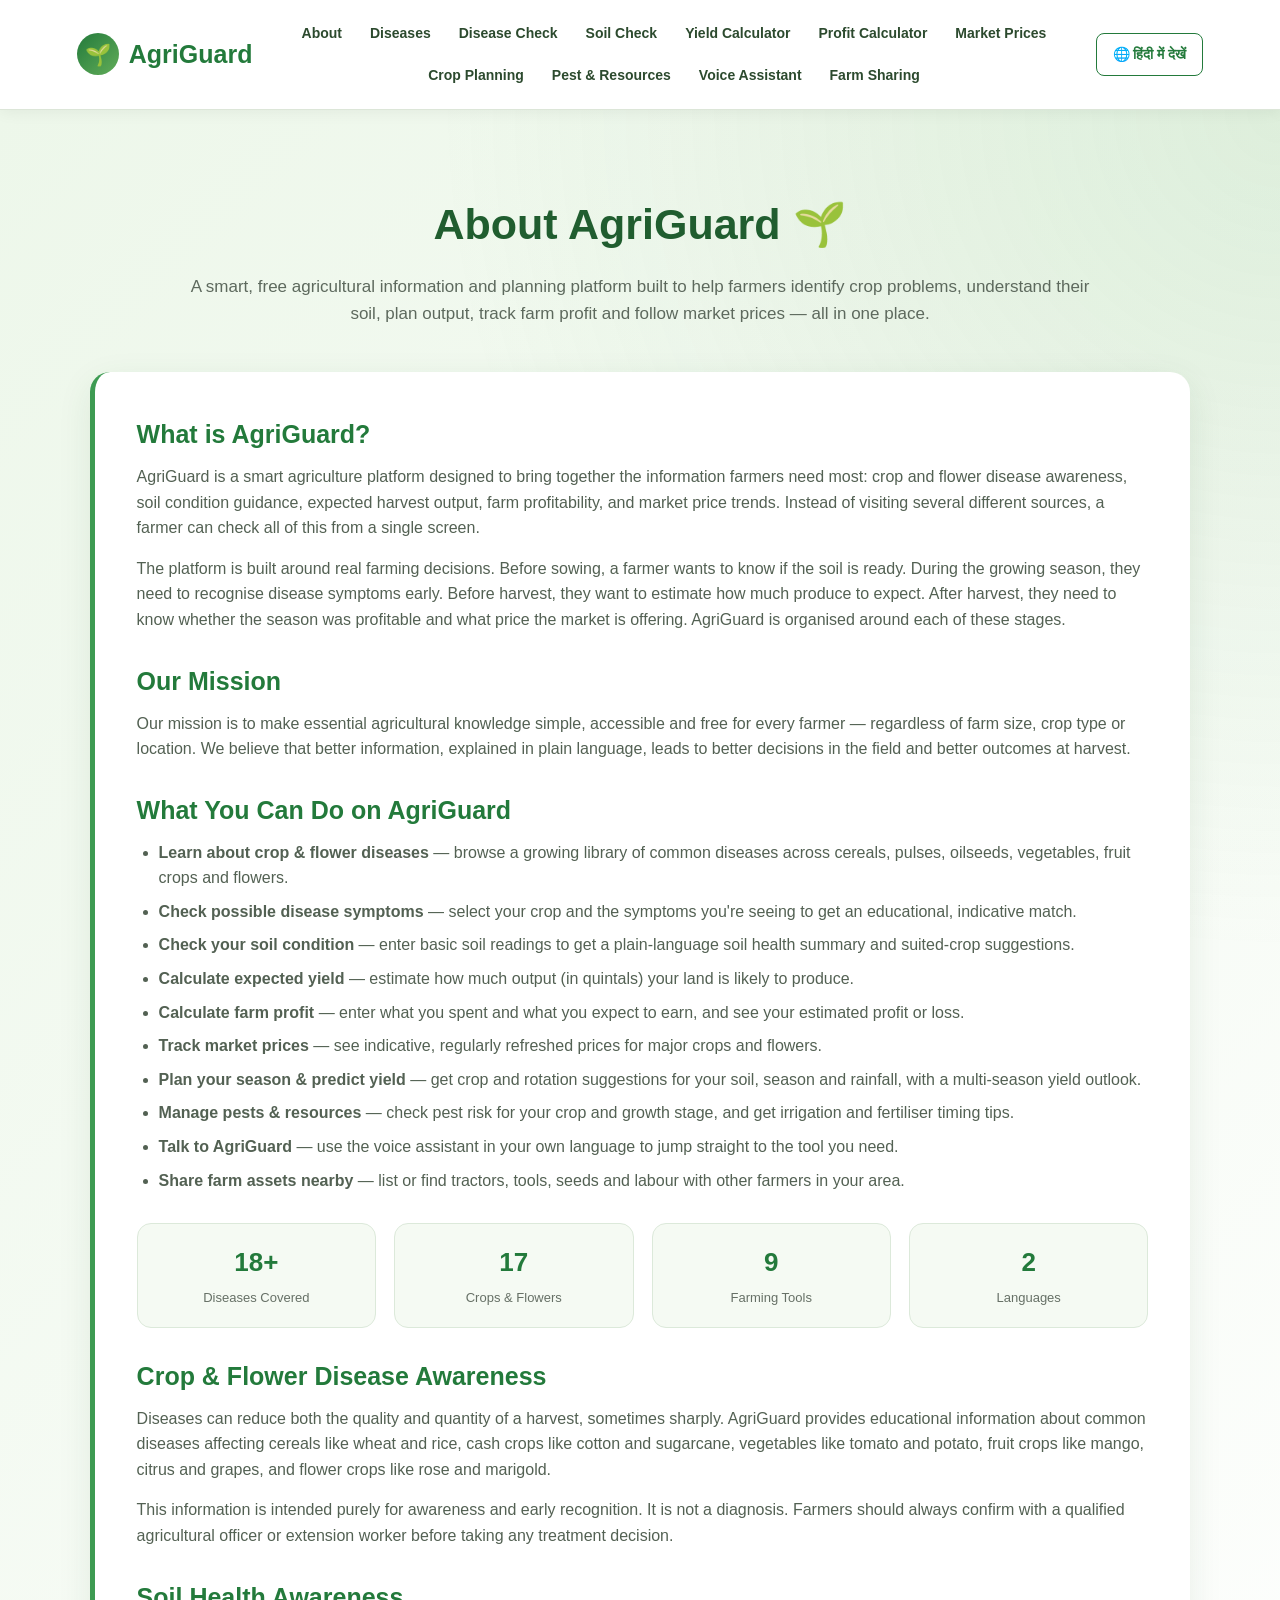
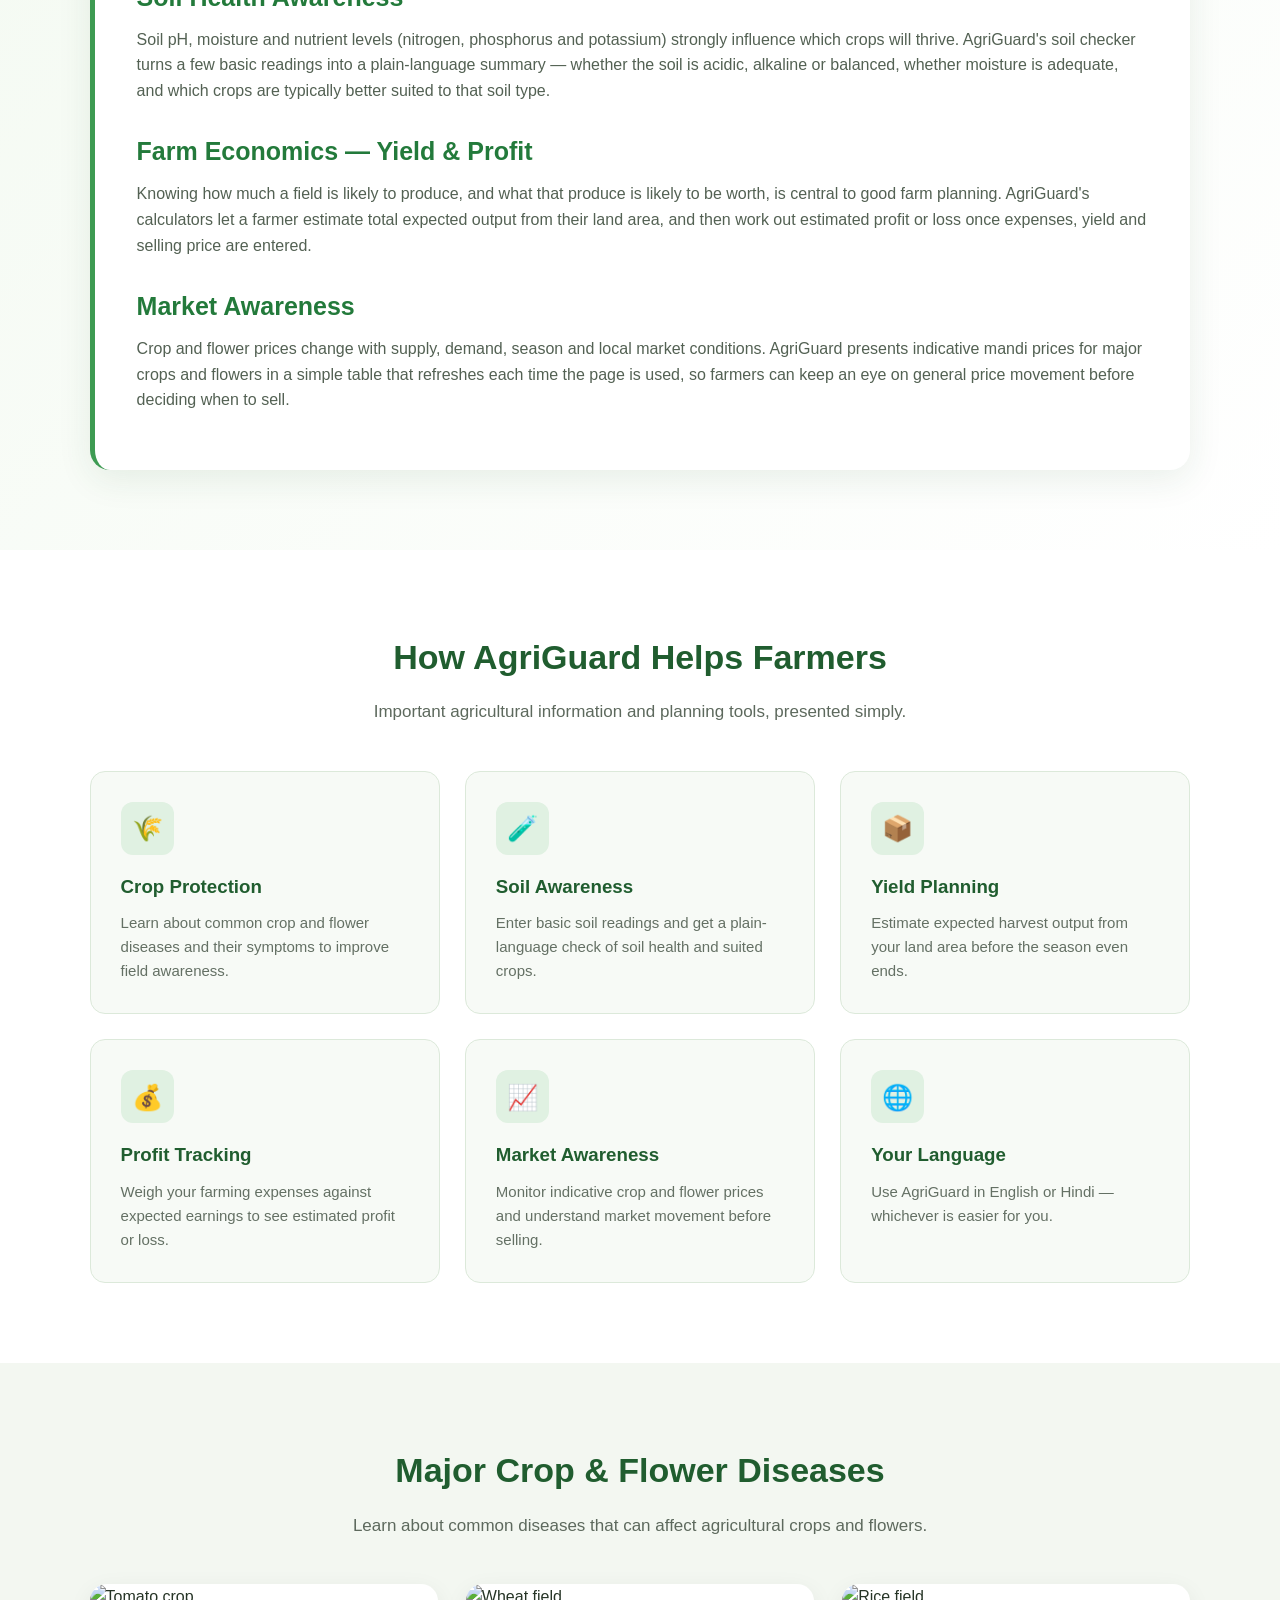
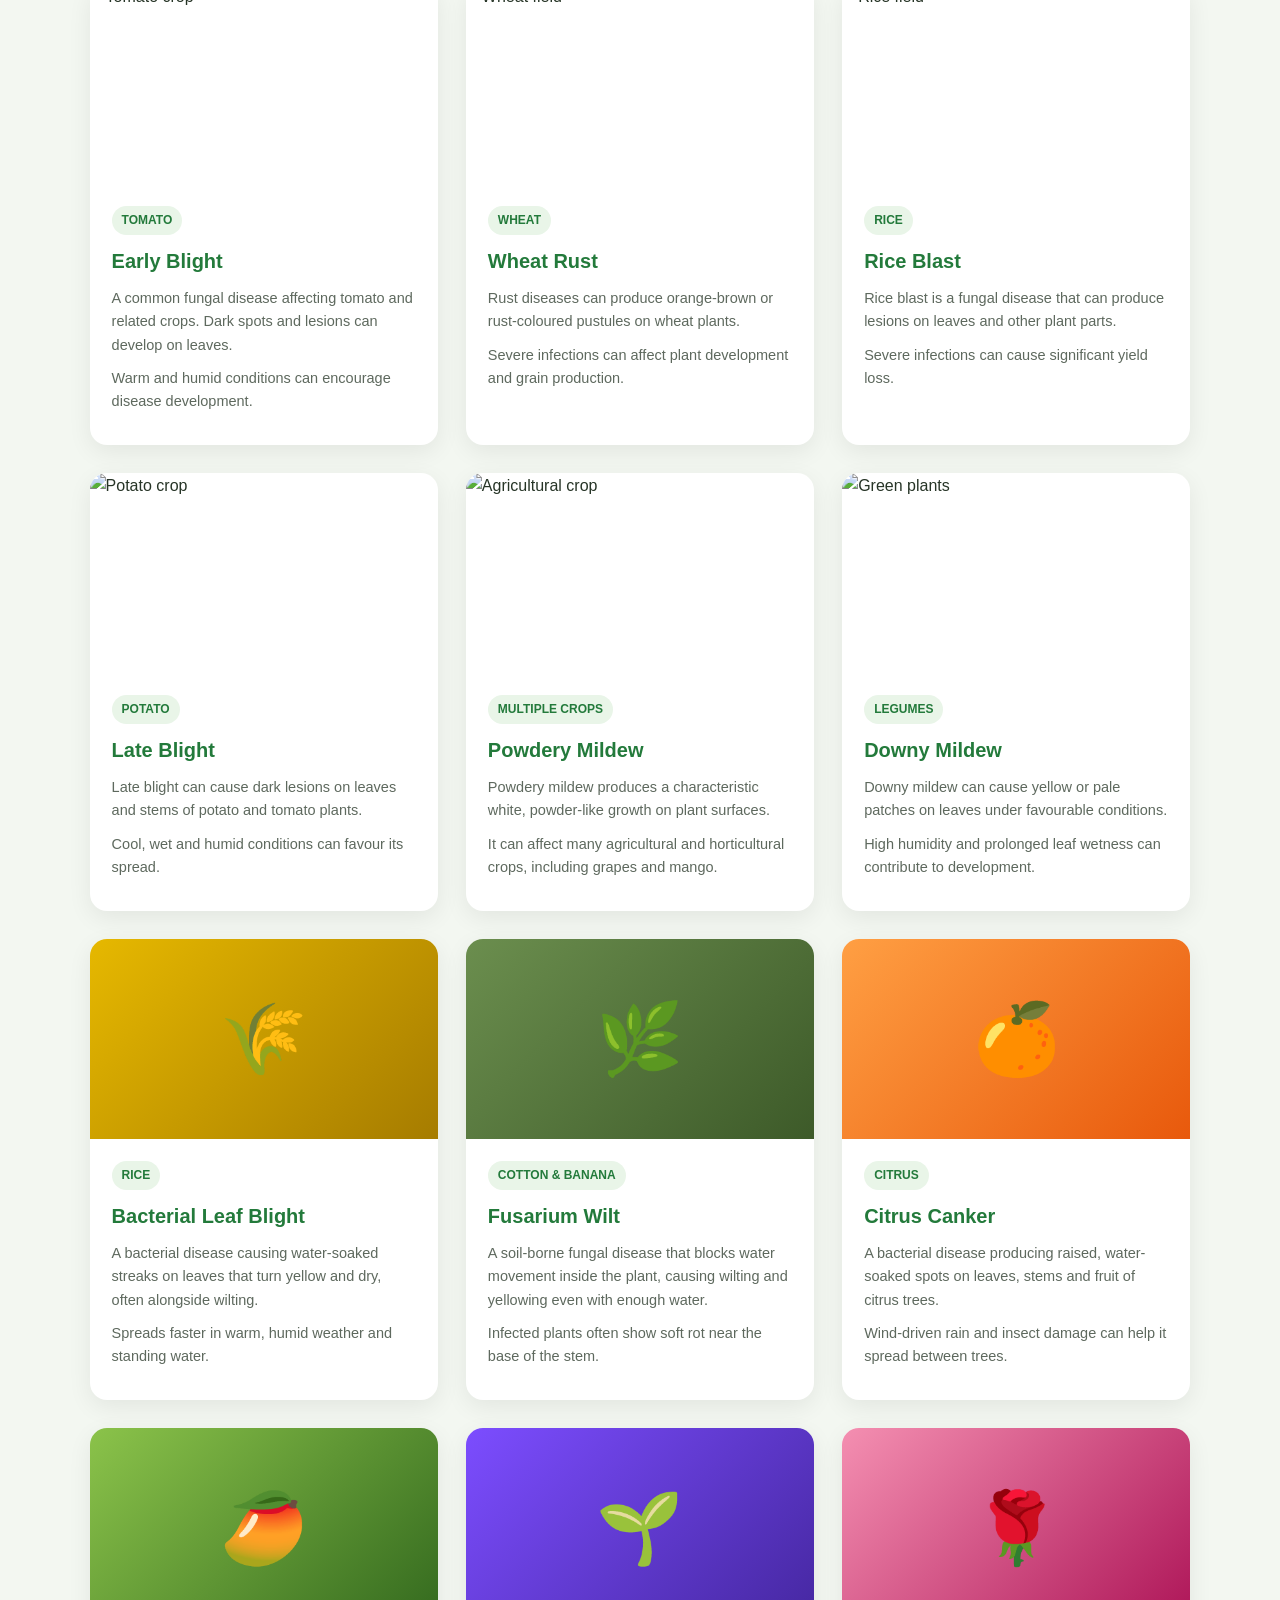
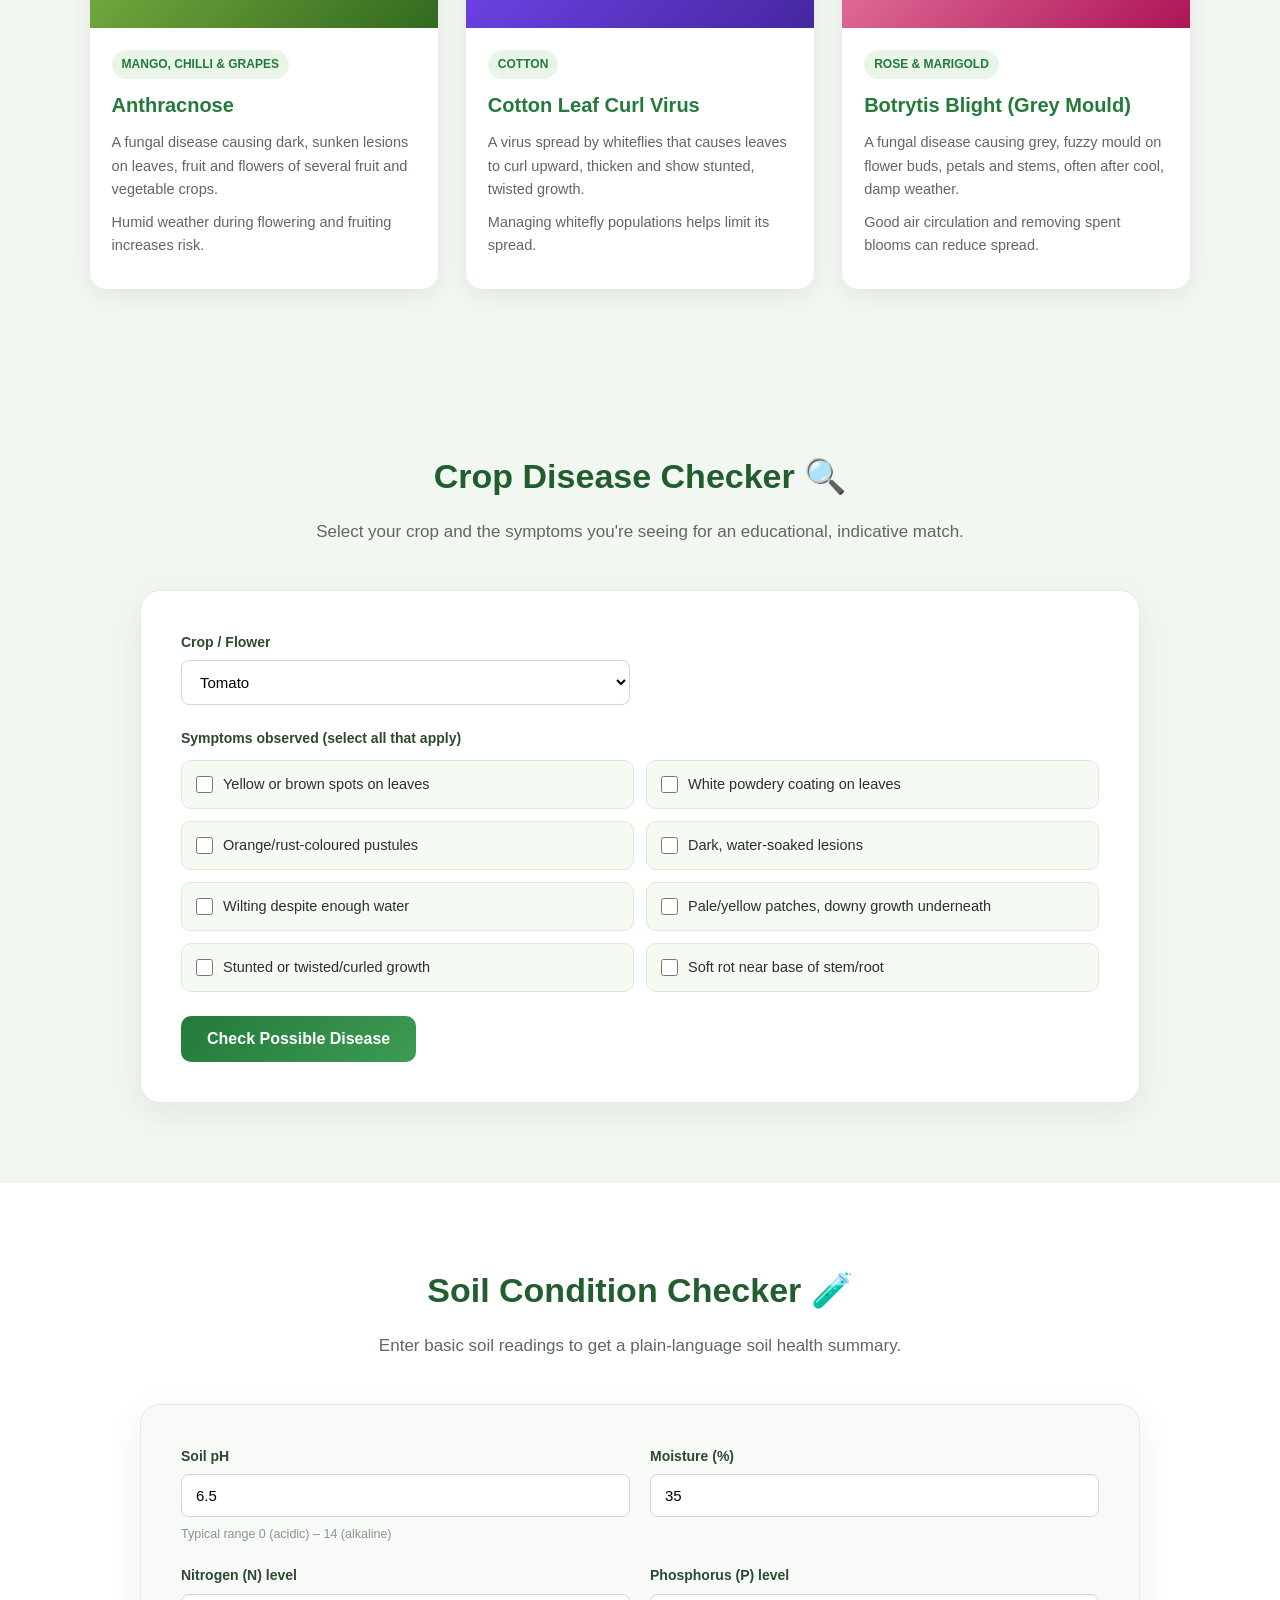
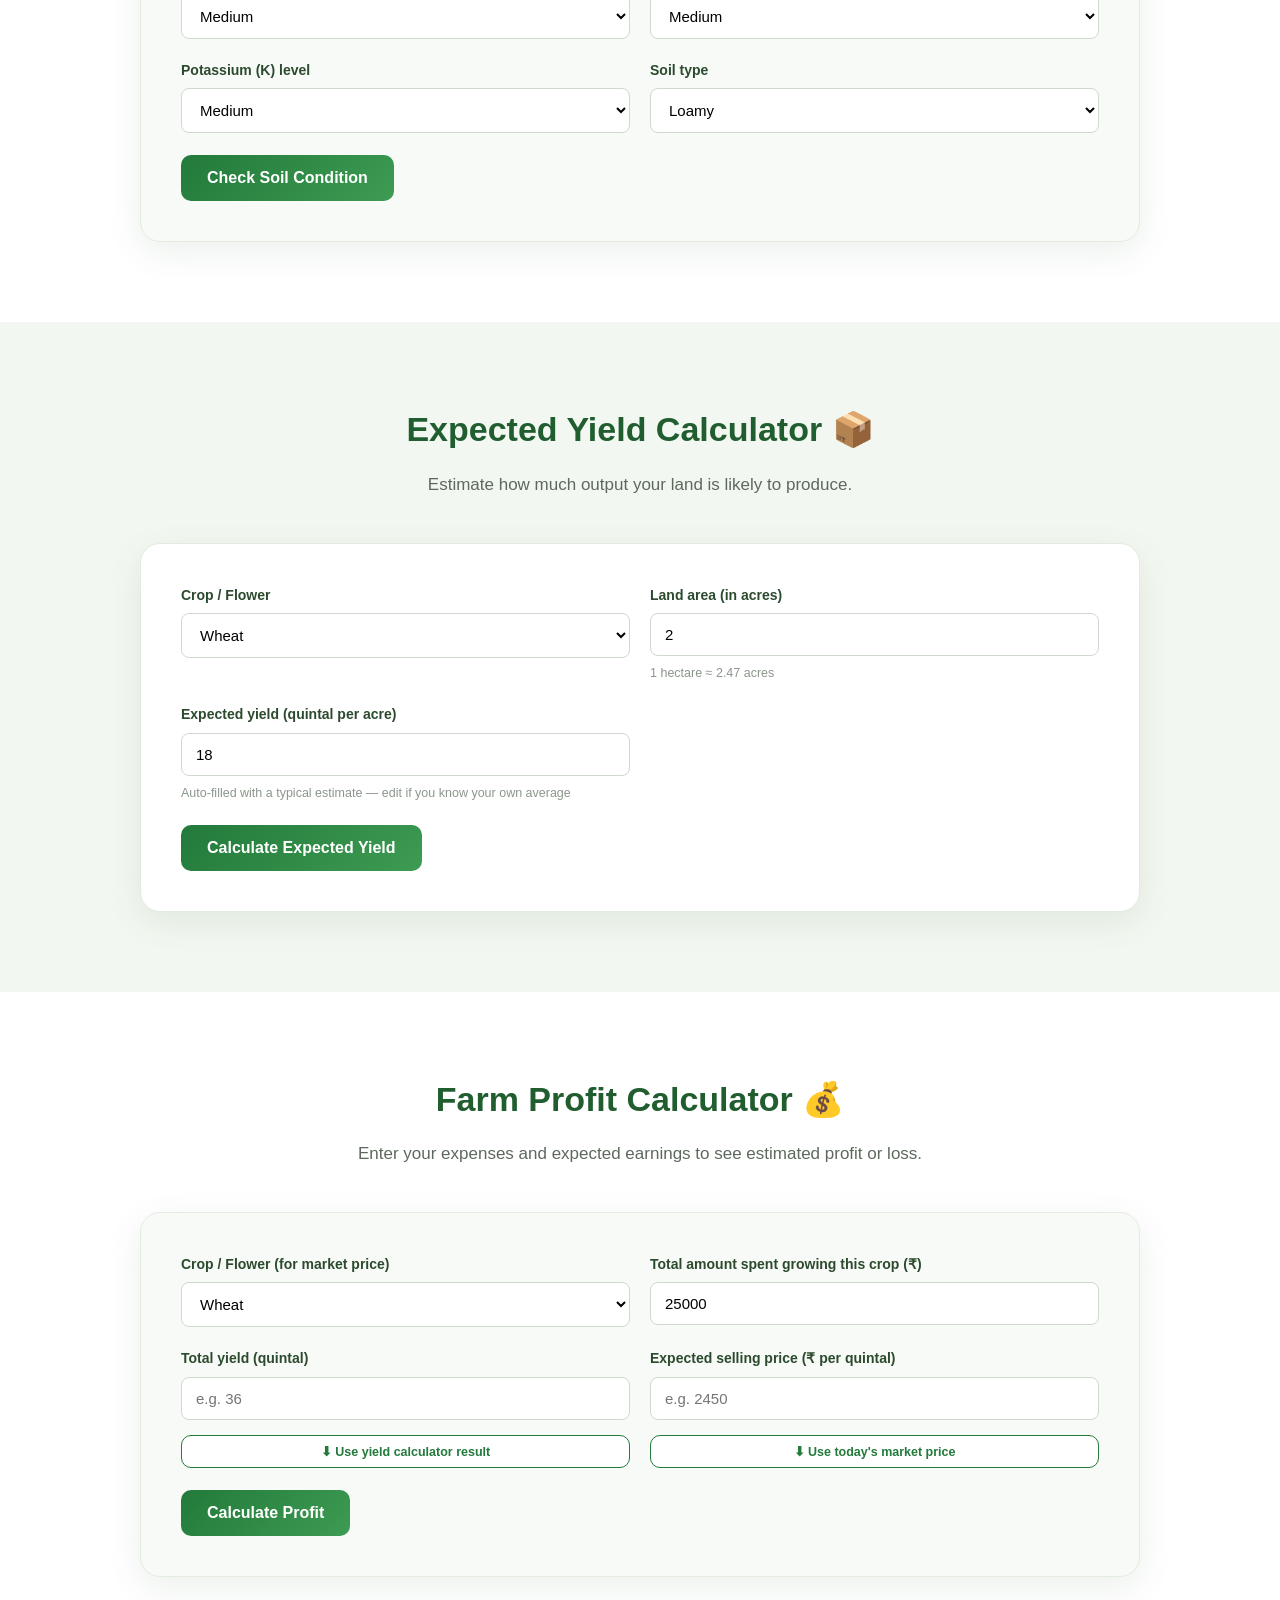
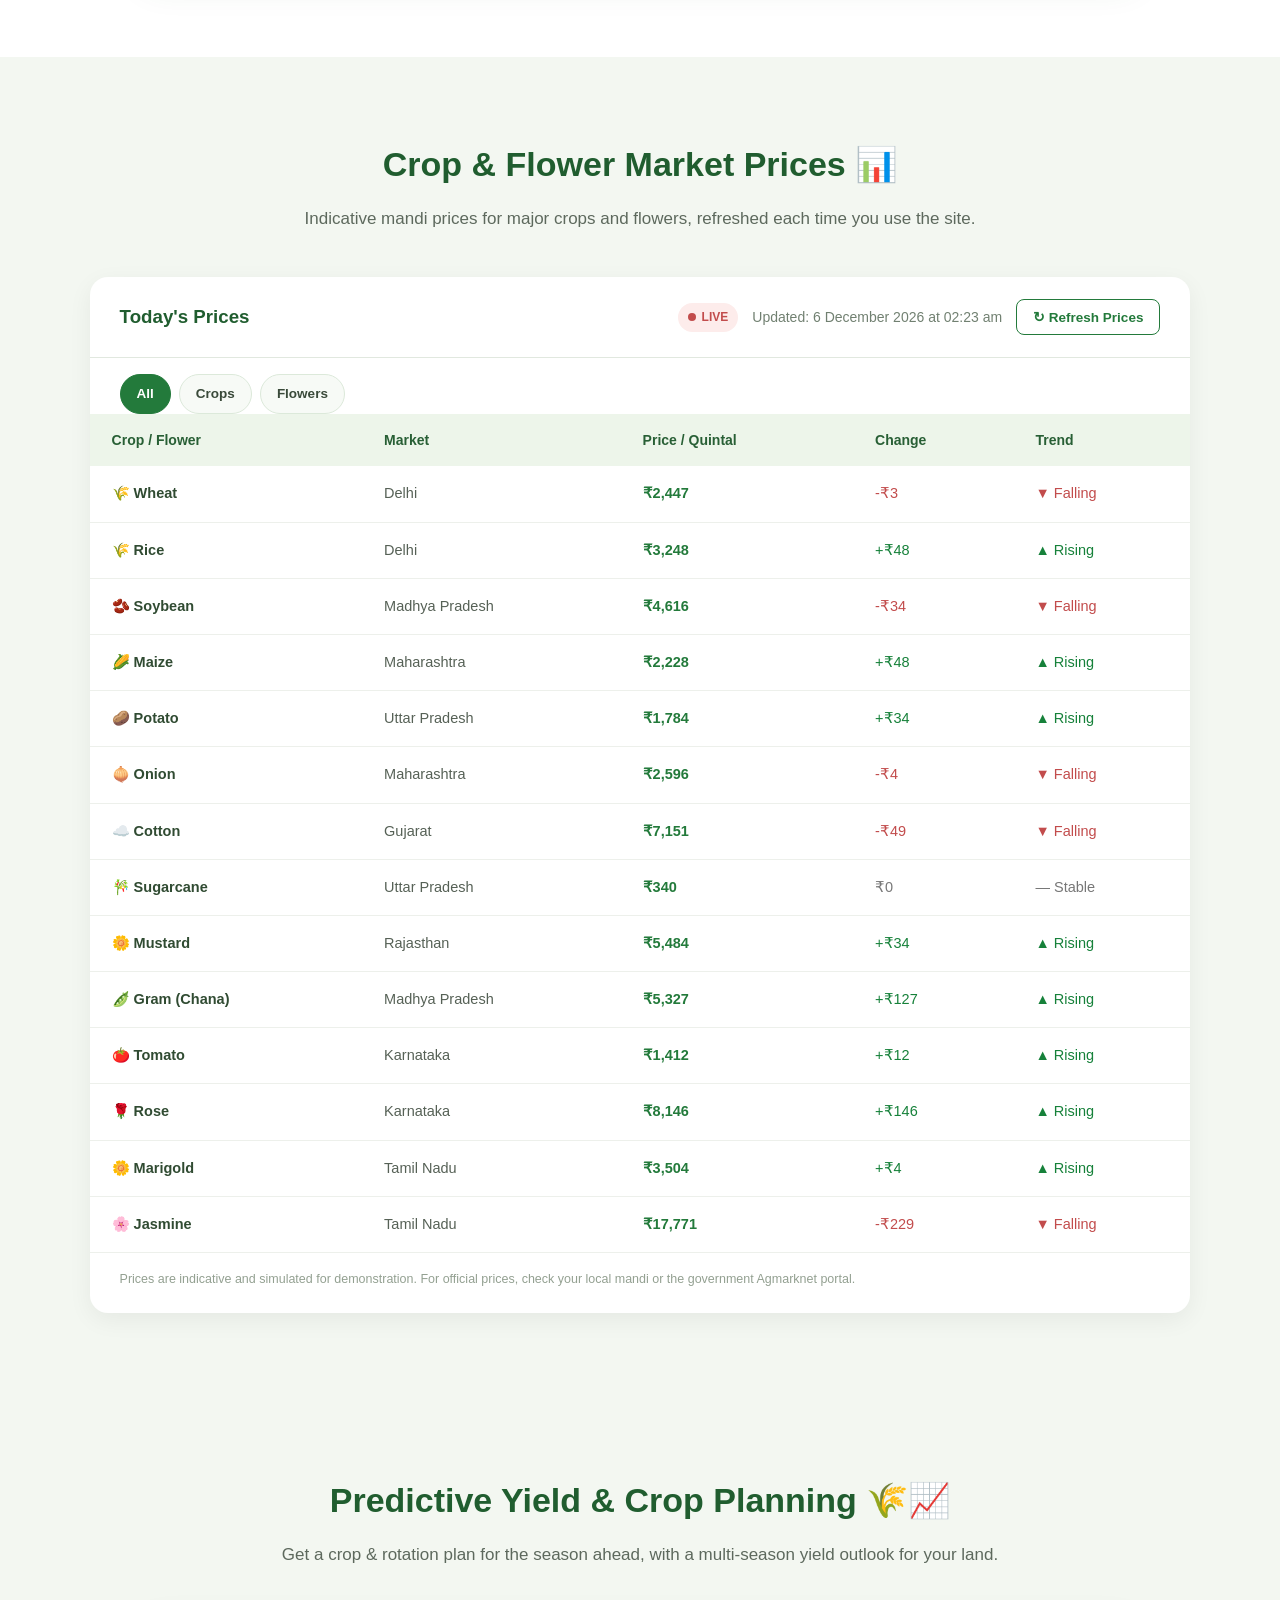
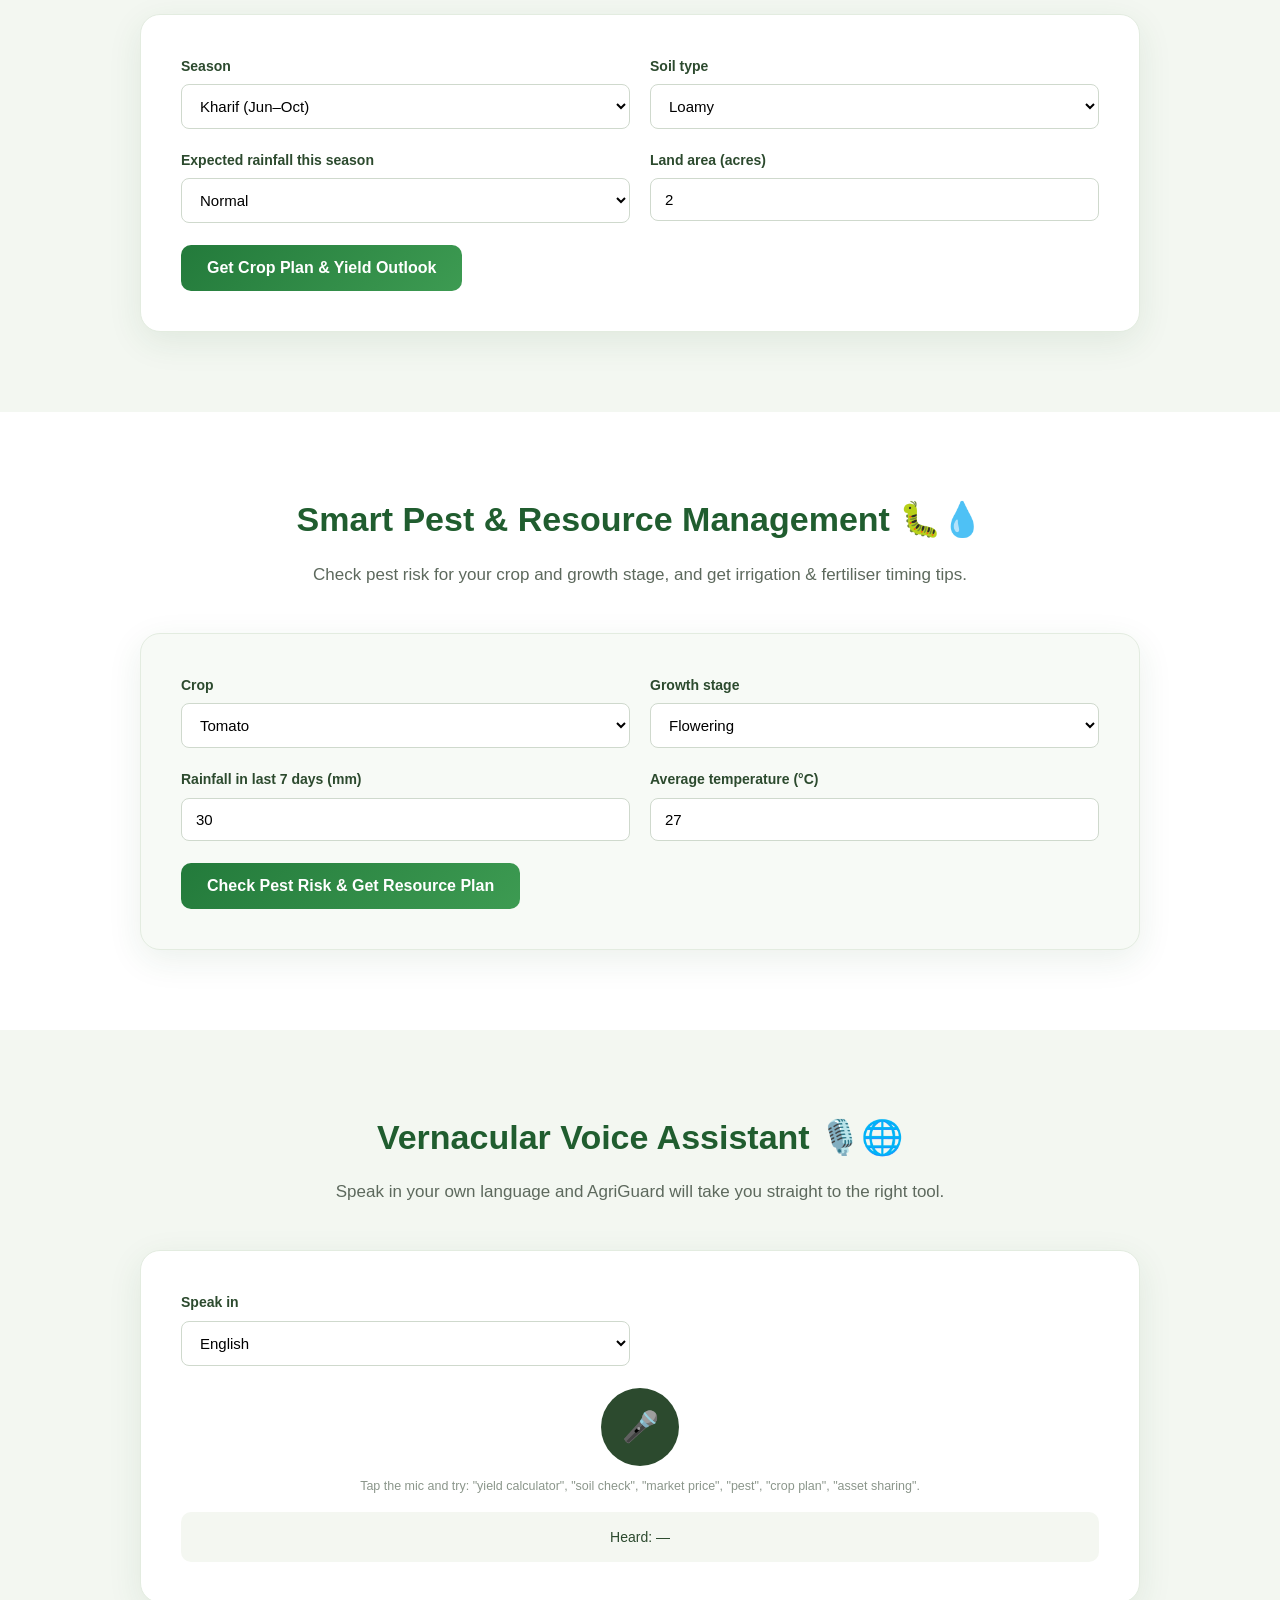
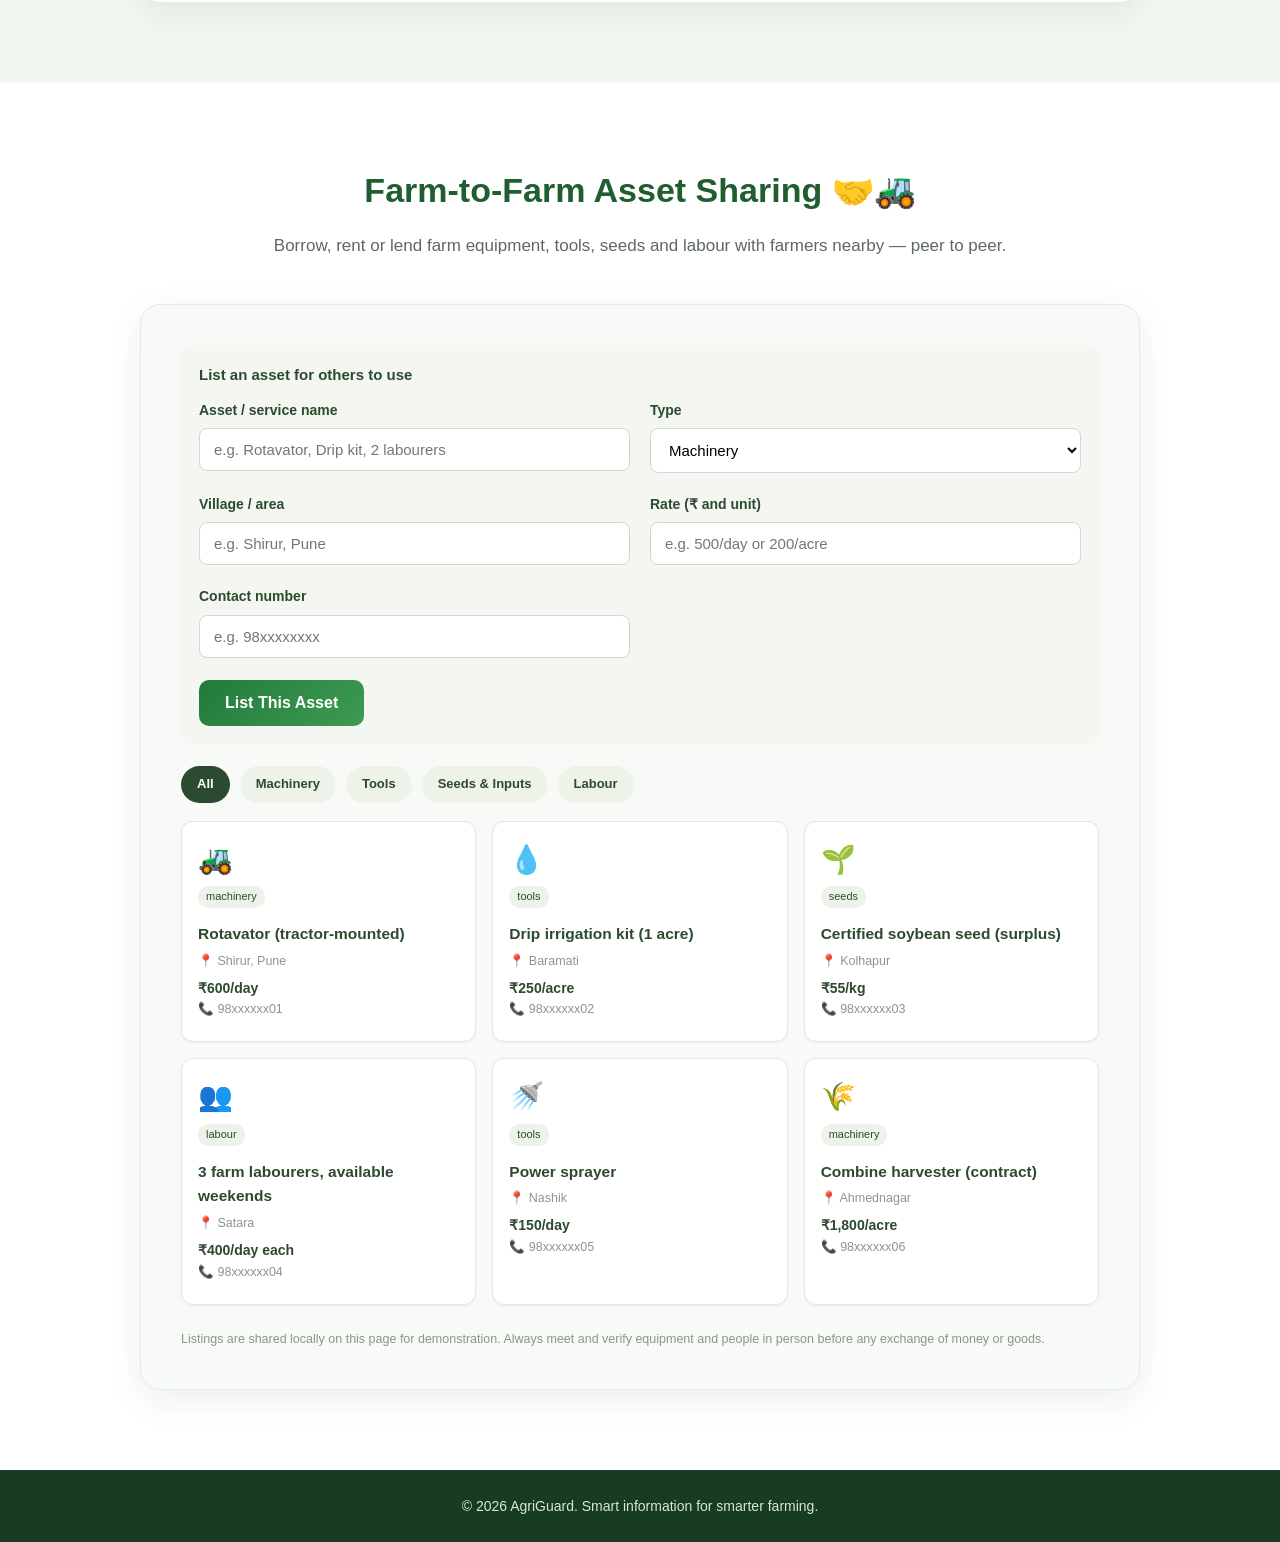
==== commit ccbb76a8: "Add files via upload" ====
--- a/index.html
+++ b/index.html
@@ -5,6 +5,33 @@
 <meta name="viewport" content="width=device-width, initial-scale=1.0">
 <title>AgriGuard | Smart Agriculture Platform</title>
 <link rel="stylesheet" href="styles.css">
+<style>
+/* ===== New feature sections: self-contained fallback styles ===== */
+.risk-badge{display:inline-block;padding:4px 14px;border-radius:20px;font-size:12.5px;font-weight:700;color:#fff;letter-spacing:.3px;}
+.risk-low{background:#4caf50;}
+.risk-medium{background:#ff9800;}
+.risk-high{background:#e53935;}
+.pest-list{margin:10px 0 0;padding-left:18px;font-size:13.5px;color:#4a5a48;}
+.pest-list li{margin-bottom:6px;}
+.mic-wrap{text-align:center;margin:10px 0 6px;}
+.mic-btn{width:78px;height:78px;border-radius:50%;border:none;background:#2c4a2e;color:#fff;font-size:30px;cursor:pointer;display:inline-flex;align-items:center;justify-content:center;transition:transform .15s, background .2s;}
+.mic-btn.listening{background:#e53935;transform:scale(1.08);animation:agp-pulse 1.2s infinite;}
+@keyframes agp-pulse{0%{box-shadow:0 0 0 0 rgba(229,57,53,.5);}70%{box-shadow:0 0 0 16px rgba(229,57,53,0);}100%{box-shadow:0 0 0 0 rgba(229,57,53,0);}}
+.voice-transcript{margin-top:16px;padding:14px;background:#f4f7f1;border-radius:10px;font-size:14px;color:#2c4a2e;min-height:22px;text-align:center;}
+.voice-hint{text-align:center;font-size:12.5px;color:#8b968b;margin-top:10px;}
+.asset-toolbar{display:flex;flex-wrap:wrap;gap:10px;margin-bottom:18px;}
+.asset-tab{padding:8px 16px;border-radius:20px;background:#eef3ea;color:#2c4a2e;font-size:13px;font-weight:600;cursor:pointer;}
+.asset-tab.active{background:#2c4a2e;color:#fff;}
+.asset-grid{display:grid;grid-template-columns:repeat(auto-fit,minmax(220px,1fr));gap:16px;margin-bottom:24px;}
+.asset-card{background:#fff;border:1px solid #e2e8dc;border-radius:12px;padding:16px;box-shadow:0 1px 3px rgba(0,0,0,.05);}
+.asset-card .a-icon{font-size:28px;}
+.asset-card h4{margin:8px 0 4px;color:#2c4a2e;font-size:15.5px;}
+.asset-card .a-meta{font-size:12.5px;color:#8b968b;margin-bottom:6px;}
+.asset-card .a-rate{font-weight:700;color:#2c4a2e;font-size:14px;}
+.asset-tag{display:inline-block;background:#eef3ea;color:#2c4a2e;font-size:11px;padding:2px 8px;border-radius:10px;margin-bottom:6px;}
+.asset-form{background:#f4f7f1;border-radius:12px;padding:18px;margin-bottom:22px;}
+.asset-form h4{margin:0 0 12px;color:#2c4a2e;font-size:15px;}
+</style>
 </head>
 <body>
 
@@ -19,6 +46,10 @@
         <a href="#yield-calc">Yield Calculator</a>
         <a href="#profit-calc">Profit Calculator</a>
         <a href="#market">Market Prices</a>
+        <a href="#crop-planning">Crop Planning</a>
+        <a href="#pest-management">Pest &amp; Resources</a>
+        <a href="#voice-ai">Voice Assistant</a>
+        <a href="#asset-sharing">Farm Sharing</a>
     </nav>
     <a href="hindi.html" class="lang-switch">🌐 हिंदी में देखें</a>
 </header>
@@ -76,12 +107,16 @@
                 <li><strong>Calculate expected yield</strong> — estimate how much output (in quintals) your land is likely to produce.</li>
                 <li><strong>Calculate farm profit</strong> — enter what you spent and what you expect to earn, and see your estimated profit or loss.</li>
                 <li><strong>Track market prices</strong> — see indicative, regularly refreshed prices for major crops and flowers.</li>
+                <li><strong>Plan your season &amp; predict yield</strong> — get crop and rotation suggestions for your soil, season and rainfall, with a multi-season yield outlook.</li>
+                <li><strong>Manage pests &amp; resources</strong> — check pest risk for your crop and growth stage, and get irrigation and fertiliser timing tips.</li>
+                <li><strong>Talk to AgriGuard</strong> — use the voice assistant in your own language to jump straight to the tool you need.</li>
+                <li><strong>Share farm assets nearby</strong> — list or find tractors, tools, seeds and labour with other farmers in your area.</li>
             </ul>
 
             <div class="about-stats">
                 <div class="about-stat"><div class="num">18+</div><div class="lbl">Diseases Covered</div></div>
                 <div class="about-stat"><div class="num">17</div><div class="lbl">Crops &amp; Flowers</div></div>
-                <div class="about-stat"><div class="num">5</div><div class="lbl">Farming Tools</div></div>
+                <div class="about-stat"><div class="num">9</div><div class="lbl">Farming Tools</div></div>
                 <div class="about-stat"><div class="num">2</div><div class="lbl">Languages</div></div>
             </div>
 
@@ -552,6 +587,214 @@
 </section>
 
 
+<!-- ================= PREDICTIVE YIELD & CROP PLANNING ================= -->
+<section class="tool-section" id="crop-planning">
+    <div class="section-heading">
+        <h2>Predictive Yield &amp; Crop Planning 🌾📈</h2>
+        <p>Get a crop &amp; rotation plan for the season ahead, with a multi-season yield outlook for your land.</p>
+    </div>
+
+    <div class="tool-box">
+        <div class="field-grid">
+            <div class="field">
+                <label for="cp-season">Season</label>
+                <select id="cp-season">
+                    <option>Kharif (Jun–Oct)</option>
+                    <option>Rabi (Nov–Mar)</option>
+                    <option>Zaid (Mar–Jun)</option>
+                </select>
+            </div>
+            <div class="field">
+                <label for="cp-soil">Soil type</label>
+                <select id="cp-soil">
+                    <option>Loamy</option>
+                    <option>Sandy</option>
+                    <option>Clay</option>
+                    <option>Silty</option>
+                    <option>Black (Regur)</option>
+                    <option>Red</option>
+                </select>
+            </div>
+            <div class="field">
+                <label for="cp-rainfall">Expected rainfall this season</label>
+                <select id="cp-rainfall">
+                    <option>Low</option>
+                    <option selected>Normal</option>
+                    <option>High</option>
+                </select>
+            </div>
+            <div class="field">
+                <label for="cp-area">Land area (acres)</label>
+                <input type="number" id="cp-area" min="0" step="0.1" value="2">
+            </div>
+        </div>
+
+        <button class="action-btn" onclick="planCrop()">Get Crop Plan &amp; Yield Outlook</button>
+
+        <div class="result-box" id="cp-result">
+            <h4 id="cp-title"></h4>
+            <p id="cp-recommend"></p>
+            <div class="result-row"><span id="cp-y1-label">Season 1 (this season)</span><span class="val big" id="cp-y1">—</span></div>
+            <div class="result-row"><span id="cp-y2-label">Season 2 (rotation crop)</span><span class="val" id="cp-y2">—</span></div>
+            <div class="result-row"><span id="cp-y3-label">Season 3 (rotation crop)</span><span class="val" id="cp-y3">—</span></div>
+            <p id="cp-rotation" style="margin-top:8px;"></p>
+            <p style="font-size:12.5px;color:#8b968b;margin-top:10px;">
+                An indicative planning estimate based on typical regional averages and simple crop-rotation
+                logic — not a substitute for local agronomic advice.
+            </p>
+        </div>
+    </div>
+</section>
+
+
+<!-- ================= SMART PEST & RESOURCE MANAGEMENT ================= -->
+<section class="tool-section alt" id="pest-management">
+    <div class="section-heading">
+        <h2>Smart Pest &amp; Resource Management 🐛💧</h2>
+        <p>Check pest risk for your crop and growth stage, and get irrigation &amp; fertiliser timing tips.</p>
+    </div>
+
+    <div class="tool-box">
+        <div class="field-grid">
+            <div class="field">
+                <label for="pm-crop">Crop</label>
+                <select id="pm-crop">
+                    <option>Tomato</option><option>Potato</option><option>Wheat</option><option>Rice</option>
+                    <option>Cotton</option><option>Maize</option><option>Soybean</option><option>Sugarcane</option>
+                </select>
+            </div>
+            <div class="field">
+                <label for="pm-stage">Growth stage</label>
+                <select id="pm-stage">
+                    <option>Seedling</option>
+                    <option>Vegetative</option>
+                    <option selected>Flowering</option>
+                    <option>Fruiting / Grain-fill</option>
+                    <option>Maturity</option>
+                </select>
+            </div>
+            <div class="field">
+                <label for="pm-rainfall">Rainfall in last 7 days (mm)</label>
+                <input type="number" id="pm-rainfall" min="0" step="1" value="30">
+            </div>
+            <div class="field">
+                <label for="pm-temp">Average temperature (°C)</label>
+                <input type="number" id="pm-temp" min="0" step="1" value="27">
+            </div>
+        </div>
+
+        <button class="action-btn" onclick="assessPest()">Check Pest Risk &amp; Get Resource Plan</button>
+
+        <div class="result-box" id="pm-result">
+            <h4 id="pm-title"></h4>
+            <p><span class="risk-badge" id="pm-risk-badge"></span></p>
+            <p id="pm-risk-reason"></p>
+            <p style="font-weight:600;color:#2c4a2e;margin-top:10px;">Watch out for:</p>
+            <ul class="pest-list" id="pm-pest-list"></ul>
+            <p id="pm-irrigation" style="margin-top:8px;"></p>
+            <p id="pm-fertilizer"></p>
+            <p style="font-size:12.5px;color:#8b968b;margin-top:10px;">
+                This is a general, indicative risk check — confirm with your local agricultural extension
+                office before applying any pesticide or fertiliser.
+            </p>
+        </div>
+    </div>
+</section>
+
+
+<!-- ================= VERNACULAR VOICE-TO-ACTION AI ================= -->
+<section class="tool-section" id="voice-ai">
+    <div class="section-heading">
+        <h2>Vernacular Voice Assistant 🎙️🌐</h2>
+        <p>Speak in your own language and AgriGuard will take you straight to the right tool.</p>
+    </div>
+
+    <div class="tool-box">
+        <div class="field-grid">
+            <div class="field">
+                <label for="va-lang">Speak in</label>
+                <select id="va-lang">
+                    <option value="en-IN">English</option>
+                    <option value="hi-IN">हिंदी (Hindi)</option>
+                    <option value="mr-IN">मराठी (Marathi)</option>
+                    <option value="ta-IN">தமிழ் (Tamil)</option>
+                    <option value="te-IN">తెలుగు (Telugu)</option>
+                    <option value="bn-IN">বাংলা (Bengali)</option>
+                    <option value="gu-IN">ગુજરાતી (Gujarati)</option>
+                    <option value="pa-IN">ਪੰਜਾਬੀ (Punjabi)</option>
+                </select>
+            </div>
+        </div>
+
+        <div class="mic-wrap">
+            <button class="mic-btn" id="va-mic-btn" onclick="toggleVoiceAssistant()">🎤</button>
+        </div>
+        <div class="voice-hint" id="va-hint">
+            Tap the mic and try: "yield calculator", "soil check", "market price", "pest", "crop plan", "asset sharing".
+        </div>
+
+        <div class="voice-transcript" id="va-transcript">Heard: —</div>
+    </div>
+</section>
+
+
+<!-- ================= COMMUNITY FARM-TO-FARM ASSET SHARING ================= -->
+<section class="tool-section alt" id="asset-sharing">
+    <div class="section-heading">
+        <h2>Farm-to-Farm Asset Sharing 🤝🚜</h2>
+        <p>Borrow, rent or lend farm equipment, tools, seeds and labour with farmers nearby — peer to peer.</p>
+    </div>
+
+    <div class="tool-box">
+        <div class="asset-form">
+            <h4>List an asset for others to use</h4>
+            <div class="field-grid">
+                <div class="field">
+                    <label for="as-name">Asset / service name</label>
+                    <input type="text" id="as-name" placeholder="e.g. Rotavator, Drip kit, 2 labourers">
+                </div>
+                <div class="field">
+                    <label for="as-type">Type</label>
+                    <select id="as-type">
+                        <option value="machinery">Machinery</option>
+                        <option value="tools">Tools</option>
+                        <option value="seeds">Seeds &amp; Inputs</option>
+                        <option value="labour">Labour</option>
+                    </select>
+                </div>
+                <div class="field">
+                    <label for="as-village">Village / area</label>
+                    <input type="text" id="as-village" placeholder="e.g. Shirur, Pune">
+                </div>
+                <div class="field">
+                    <label for="as-rate">Rate (₹ and unit)</label>
+                    <input type="text" id="as-rate" placeholder="e.g. 500/day or 200/acre">
+                </div>
+                <div class="field">
+                    <label for="as-contact">Contact number</label>
+                    <input type="text" id="as-contact" placeholder="e.g. 98xxxxxxxx">
+                </div>
+            </div>
+            <button class="action-btn" onclick="addAsset()">List This Asset</button>
+        </div>
+
+        <div class="asset-toolbar">
+            <div class="asset-tab active" data-type="all" onclick="filterAssets('all',this)">All</div>
+            <div class="asset-tab" data-type="machinery" onclick="filterAssets('machinery',this)">Machinery</div>
+            <div class="asset-tab" data-type="tools" onclick="filterAssets('tools',this)">Tools</div>
+            <div class="asset-tab" data-type="seeds" onclick="filterAssets('seeds',this)">Seeds &amp; Inputs</div>
+            <div class="asset-tab" data-type="labour" onclick="filterAssets('labour',this)">Labour</div>
+        </div>
+
+        <div class="asset-grid" id="asset-grid"></div>
+        <p style="font-size:12.5px;color:#8b968b;">
+            Listings are shared locally on this page for demonstration. Always meet and verify equipment
+            and people in person before any exchange of money or goods.
+        </p>
+    </div>
+</section>
+
+
 <!-- ================= FOOTER ================= -->
 <footer>© 2026 AgriGuard. Smart information for smarter farming.</footer>
 
@@ -857,9 +1100,282 @@
     });
 }
 
+/* ================= PREDICTIVE YIELD & CROP PLANNING ================= */
+const seasonCrops = {
+    "Kharif (Jun–Oct)": ["Rice (Paddy)", "Maize", "Cotton", "Soybean"],
+    "Rabi (Nov–Mar)": ["Wheat", "Mustard", "Gram (Chana)"],
+    "Zaid (Mar–Jun)": ["Maize", "Tomato"]
+};
+const soilCropFit = {
+    "Loamy": ["Wheat", "Tomato", "Maize", "Soybean"],
+    "Sandy": ["Gram (Chana)", "Mustard"],
+    "Clay": ["Rice (Paddy)", "Sugarcane"],
+    "Silty": ["Rice (Paddy)", "Tomato"],
+    "Black (Regur)": ["Cotton", "Soybean"],
+    "Red": ["Gram (Chana)", "Mustard", "Maize"]
+};
+const cropFamily = {
+    "Rice (Paddy)": "Cereal", "Wheat": "Cereal", "Maize": "Cereal",
+    "Soybean": "Legume", "Gram (Chana)": "Legume",
+    "Mustard": "Oilseed", "Cotton": "Cash crop", "Sugarcane": "Cash crop", "Tomato": "Vegetable"
+};
+const rotationPartner = {
+    "Cereal": ["Soybean", "Gram (Chana)"],
+    "Legume": ["Wheat", "Maize", "Mustard"],
+    "Oilseed": ["Rice (Paddy)", "Gram (Chana)"],
+    "Cash crop": ["Gram (Chana)", "Soybean"],
+    "Vegetable": ["Wheat", "Gram (Chana)"]
+};
+const rainfallFactor = { "Low": 0.85, "Normal": 1.0, "High": 1.08 };
+
+function planCrop() {
+    const season = document.getElementById("cp-season").value;
+    const soil = document.getElementById("cp-soil").value;
+    const rainfall = document.getElementById("cp-rainfall").value;
+    const area = parseFloat(document.getElementById("cp-area").value) || 0;
+
+    const seasonOptions = seasonCrops[season] || [];
+    const soilFit = soilCropFit[soil] || [];
+    let crop1 = seasonOptions.find(c => soilFit.includes(c)) || seasonOptions[0] || "Maize";
+
+    const family1 = cropFamily[crop1] || "Cereal";
+    const partners = rotationPartner[family1] || ["Wheat"];
+    const crop2 = partners[0];
+    const family2 = cropFamily[crop2] || "Legume";
+    const partners2 = rotationPartner[family2] || ["Rice (Paddy)"];
+    let crop3 = partners2.find(c => c !== crop1) || partners2[0];
+
+    const rf = rainfallFactor[rainfall] || 1.0;
+    const y1 = (yieldDefaults[crop1] || 10) * area * rf;
+    const y2 = (yieldDefaults[crop2] || 10) * area * rf * 1.05;
+    const y3 = (yieldDefaults[crop3] || 10) * area * rf * 1.08;
+
+    document.getElementById("cp-title").textContent = "Suggested plan for " + season;
+    document.getElementById("cp-recommend").textContent =
+        "Best-fit crop for your " + soil.toLowerCase() + " soil this season: " + crop1 + ".";
+    document.getElementById("cp-y1-label").textContent = "Season 1 — " + crop1;
+    document.getElementById("cp-y2-label").textContent = "Season 2 — " + crop2 + " (rotation)";
+    document.getElementById("cp-y3-label").textContent = "Season 3 — " + crop3 + " (rotation)";
+    document.getElementById("cp-y1").textContent = y1.toFixed(1) + " quintal";
+    document.getElementById("cp-y2").textContent = y2.toFixed(1) + " quintal";
+    document.getElementById("cp-y3").textContent = y3.toFixed(1) + " quintal";
+    document.getElementById("cp-rotation").textContent =
+        "Rotation logic: " + family1 + " → " + family2 + " → " + (cropFamily[crop3] || "Cereal") +
+        " helps balance soil nutrients and reduce pest/disease build-up across seasons.";
+
+    document.getElementById("cp-result").classList.add("show");
+}
+
+/* ================= SMART PEST & RESOURCE MANAGEMENT ================= */
+const pestDB = {
+    Tomato: ["Whitefly (spreads leaf curl virus)", "Fruit borer", "Aphids"],
+    Potato: ["Aphids", "Potato tuber moth", "Cutworms"],
+    Wheat: ["Aphids", "Termites (dry conditions)"],
+    Rice: ["Stem borer", "Brown planthopper", "Leaf folder"],
+    Cotton: ["Bollworm", "Whitefly", "Jassids"],
+    Maize: ["Fall armyworm", "Stem borer"],
+    Soybean: ["Stem fly", "Defoliating caterpillars"],
+    Sugarcane: ["Early shoot borer", "Termites"]
+};
+
+function assessPest() {
+    const crop = document.getElementById("pm-crop").value;
+    const stage = document.getElementById("pm-stage").value;
+    const rainfall = parseFloat(document.getElementById("pm-rainfall").value) || 0;
+    const temp = parseFloat(document.getElementById("pm-temp").value) || 0;
+
+    let riskScore = 0;
+    if (rainfall > 50) riskScore += 2; else if (rainfall > 20) riskScore += 1;
+    if (temp >= 20 && temp <= 32) riskScore += 1;
+    if (stage === "Flowering" || stage === "Fruiting / Grain-fill") riskScore += 1;
+
+    let riskLevel, riskClass, reason;
+    if (riskScore >= 4) {
+        riskLevel = "High"; riskClass = "risk-high";
+        reason = "Warm, humid conditions during a sensitive growth stage favour rapid pest build-up.";
+    } else if (riskScore >= 2) {
+        riskLevel = "Medium"; riskClass = "risk-medium";
+        reason = "Conditions are moderately favourable for common pests — keep monitoring the crop closely.";
+    } else {
+        riskLevel = "Low"; riskClass = "risk-low";
+        reason = "Current rainfall, temperature and growth stage are less favourable for major pest outbreaks.";
+    }
+
+    const box = document.getElementById("pm-result");
+    box.classList.remove("show", "warn", "bad");
+    document.getElementById("pm-title").textContent = "Pest risk for " + crop + " (" + stage + ")";
+    const badge = document.getElementById("pm-risk-badge");
+    badge.className = "risk-badge " + riskClass;
+    badge.textContent = riskLevel + " risk";
+    document.getElementById("pm-risk-reason").textContent = reason;
+
+    const pests = pestDB[crop] || ["Aphids", "Generic leaf-feeding caterpillars"];
+    document.getElementById("pm-pest-list").innerHTML = pests.map(p => "<li>" + p + "</li>").join("");
+
+    let irrigationTip;
+    if (rainfall < 20) irrigationTip = "Irrigation: soil is on the drier side — irrigate roughly every 4–5 days.";
+    else if (rainfall <= 50) irrigationTip = "Irrigation: moisture looks adequate — a top-up every 7–8 days should be enough.";
+    else irrigationTip = "Irrigation: recent rainfall is high — hold off irrigating and check field drainage instead.";
+    document.getElementById("pm-irrigation").textContent = irrigationTip;
+
+    const fertTips = {
+        "Seedling": "Fertiliser: apply a light starter dose of nitrogen to support early root and shoot growth.",
+        "Vegetative": "Fertiliser: this is a good stage for a nitrogen top-dressing to support leaf and stem growth.",
+        "Flowering": "Fertiliser: shift towards phosphorus and potassium to support flowering and fruit set.",
+        "Fruiting / Grain-fill": "Fertiliser: favour potassium and reduce nitrogen to support fruit/grain filling.",
+        "Maturity": "Fertiliser: little to no further fertiliser is usually needed as the crop nears harvest."
+    };
+    document.getElementById("pm-fertilizer").textContent = fertTips[stage] || "";
+
+    box.classList.add("show", riskLevel === "High" ? "bad" : (riskLevel === "Medium" ? "warn" : ""));
+}
+
+/* ================= VERNACULAR VOICE-TO-ACTION AI ================= */
+const voiceCommands = [
+    { target: "disease-predictor", keywords: ["disease", "रोग", "बीमारी"] },
+    { target: "soil-predictor", keywords: ["soil", "मिट्टी"] },
+    { target: "yield-calc", keywords: ["yield calculator", "yield", "उपज"] },
+    { target: "profit-calc", keywords: ["profit", "मुनाफा", "लाभ"] },
+    { target: "market", keywords: ["market", "price", "भाव", "मंडी"] },
+    { target: "crop-planning", keywords: ["crop plan", "planning", "योजना"] },
+    { target: "pest-management", keywords: ["pest", "कीट"] },
+    { target: "asset-sharing", keywords: ["asset", "share", "sharing", "किराए", "उपकरण"] },
+    { target: "about", keywords: ["about", "जानकारी"] }
+];
+
+let recognizer = null;
+let listening = false;
+
+function toggleVoiceAssistant() {
+    const SpeechRecognitionAPI = window.SpeechRecognition || window.webkitSpeechRecognition;
+    const btn = document.getElementById("va-mic-btn");
+    const transcriptEl = document.getElementById("va-transcript");
+
+    if (!SpeechRecognitionAPI) {
+        transcriptEl.textContent = "Voice input isn't supported in this browser — please try Chrome on Android or desktop.";
+        return;
+    }
+
+    if (listening) {
+        recognizer.stop();
+        return;
+    }
+
+    recognizer = new SpeechRecognitionAPI();
+    recognizer.lang = document.getElementById("va-lang").value;
+    recognizer.interimResults = false;
+    recognizer.maxAlternatives = 1;
+
+    recognizer.onstart = function () {
+        listening = true;
+        btn.classList.add("listening");
+        transcriptEl.textContent = "Listening...";
+    };
+
+    recognizer.onerror = function () {
+        listening = false;
+        btn.classList.remove("listening");
+        transcriptEl.textContent = "Didn't catch that — please tap the mic and try again.";
+    };
+
+    recognizer.onend = function () {
+        listening = false;
+        btn.classList.remove("listening");
+    };
+
+    recognizer.onresult = function (event) {
+        const heard = event.results[0][0].transcript;
+        transcriptEl.textContent = 'Heard: "' + heard + '"';
+        routeVoiceCommand(heard.toLowerCase());
+    };
+
+    recognizer.start();
+}
+
+function routeVoiceCommand(text) {
+    const match = voiceCommands.find(cmd => cmd.keywords.some(k => text.includes(k)));
+    if (!match) {
+        document.getElementById("va-transcript").textContent += " — sorry, I didn't recognise a section for that.";
+        return;
+    }
+    const section = document.getElementById(match.target);
+    if (section) {
+        section.scrollIntoView({ behavior: "smooth", block: "start" });
+        if ("speechSynthesis" in window) {
+            const utter = new SpeechSynthesisUtterance("Opening " + match.target.replace("-", " "));
+            utter.lang = document.getElementById("va-lang").value;
+            window.speechSynthesis.speak(utter);
+        }
+    }
+}
+
+/* ================= COMMUNITY FARM-TO-FARM ASSET SHARING ================= */
+let assets = [
+    { icon: "🚜", name: "Rotavator (tractor-mounted)", type: "machinery", village: "Shirur, Pune", rate: "₹600/day", contact: "98xxxxxx01" },
+    { icon: "💧", name: "Drip irrigation kit (1 acre)", type: "tools", village: "Baramati", rate: "₹250/acre", contact: "98xxxxxx02" },
+    { icon: "🌱", name: "Certified soybean seed (surplus)", type: "seeds", village: "Kolhapur", rate: "₹55/kg", contact: "98xxxxxx03" },
+    { icon: "👥", name: "3 farm labourers, available weekends", type: "labour", village: "Satara", rate: "₹400/day each", contact: "98xxxxxx04" },
+    { icon: "🚿", name: "Power sprayer", type: "tools", village: "Nashik", rate: "₹150/day", contact: "98xxxxxx05" },
+    { icon: "🌾", name: "Combine harvester (contract)", type: "machinery", village: "Ahmednagar", rate: "₹1,800/acre", contact: "98xxxxxx06" }
+];
+let currentAssetFilter = "all";
+
+function renderAssets() {
+    const grid = document.getElementById("asset-grid");
+    const filtered = assets.filter(a => currentAssetFilter === "all" || a.type === currentAssetFilter);
+    grid.innerHTML = filtered.map(a => `
+        <div class="asset-card">
+            <div class="a-icon">${a.icon}</div>
+            <span class="asset-tag">${a.type}</span>
+            <h4>${a.name}</h4>
+            <div class="a-meta">📍 ${a.village}</div>
+            <div class="a-rate">${a.rate}</div>
+            <div class="a-meta">📞 ${a.contact}</div>
+        </div>
+    `).join("") || "<p style='color:#8b968b;'>No listings in this category yet — be the first to list one!</p>";
+}
+
+function filterAssets(type, el) {
+    currentAssetFilter = type;
+    document.querySelectorAll(".asset-tab").forEach(t => t.classList.remove("active"));
+    if (el) el.classList.add("active");
+    renderAssets();
+}
+
+function addAsset() {
+    const name = document.getElementById("as-name").value.trim();
+    const type = document.getElementById("as-type").value;
+    const village = document.getElementById("as-village").value.trim();
+    const rate = document.getElementById("as-rate").value.trim();
+    const contact = document.getElementById("as-contact").value.trim();
+
+    if (!name || !contact) {
+        alert("Please enter at least an asset name and a contact number.");
+        return;
+    }
+
+    const icons = { machinery: "🚜", tools: "🧰", seeds: "🌱", labour: "👥" };
+    assets.unshift({
+        icon: icons[type] || "📦",
+        name: name,
+        type: type,
+        village: village || "Not specified",
+        rate: rate || "Contact for rate",
+        contact: contact
+    });
+
+    document.getElementById("as-name").value = "";
+    document.getElementById("as-village").value = "";
+    document.getElementById("as-rate").value = "";
+    document.getElementById("as-contact").value = "";
+
+    filterAssets("all", document.querySelector('.asset-tab[data-type="all"]'));
+}
+
 /* ================= INIT ================= */
 populateCropSelects();
 refreshMarket();
+renderAssets();
 </script>
 
 </body>
